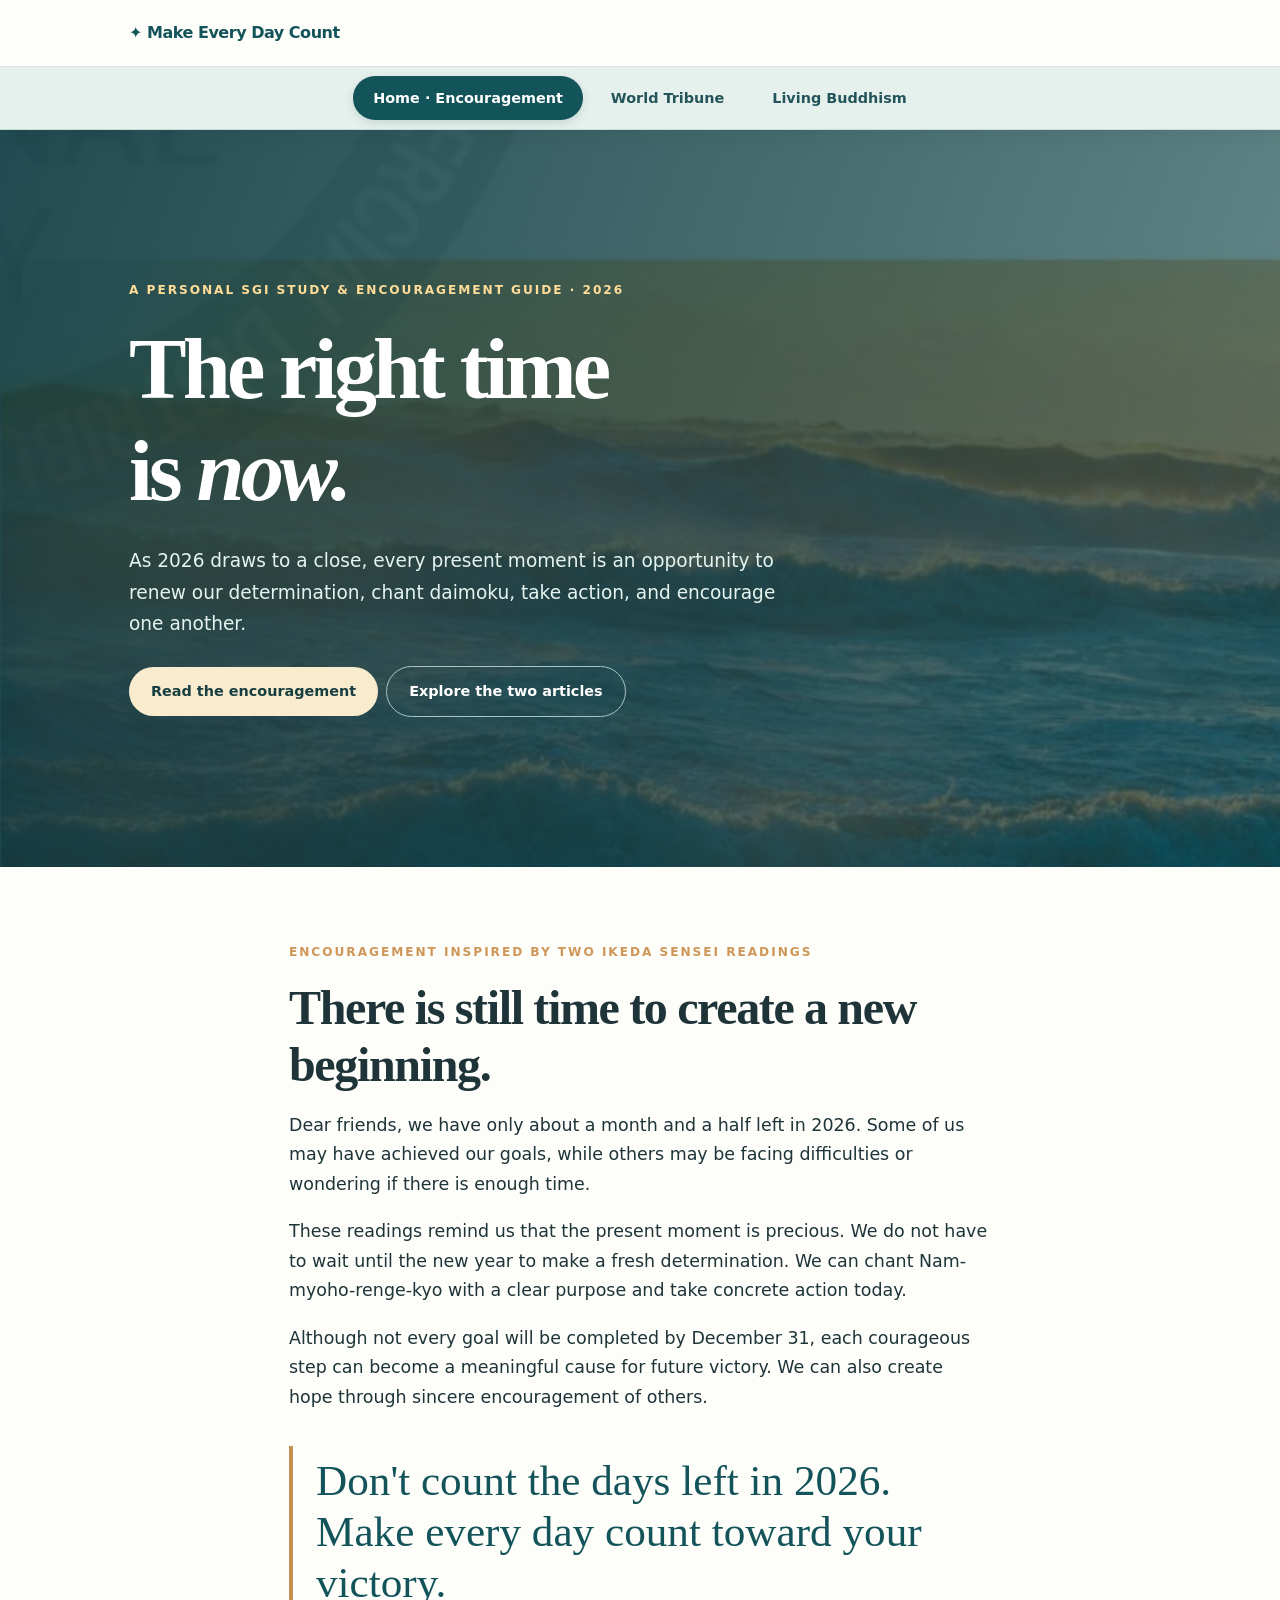
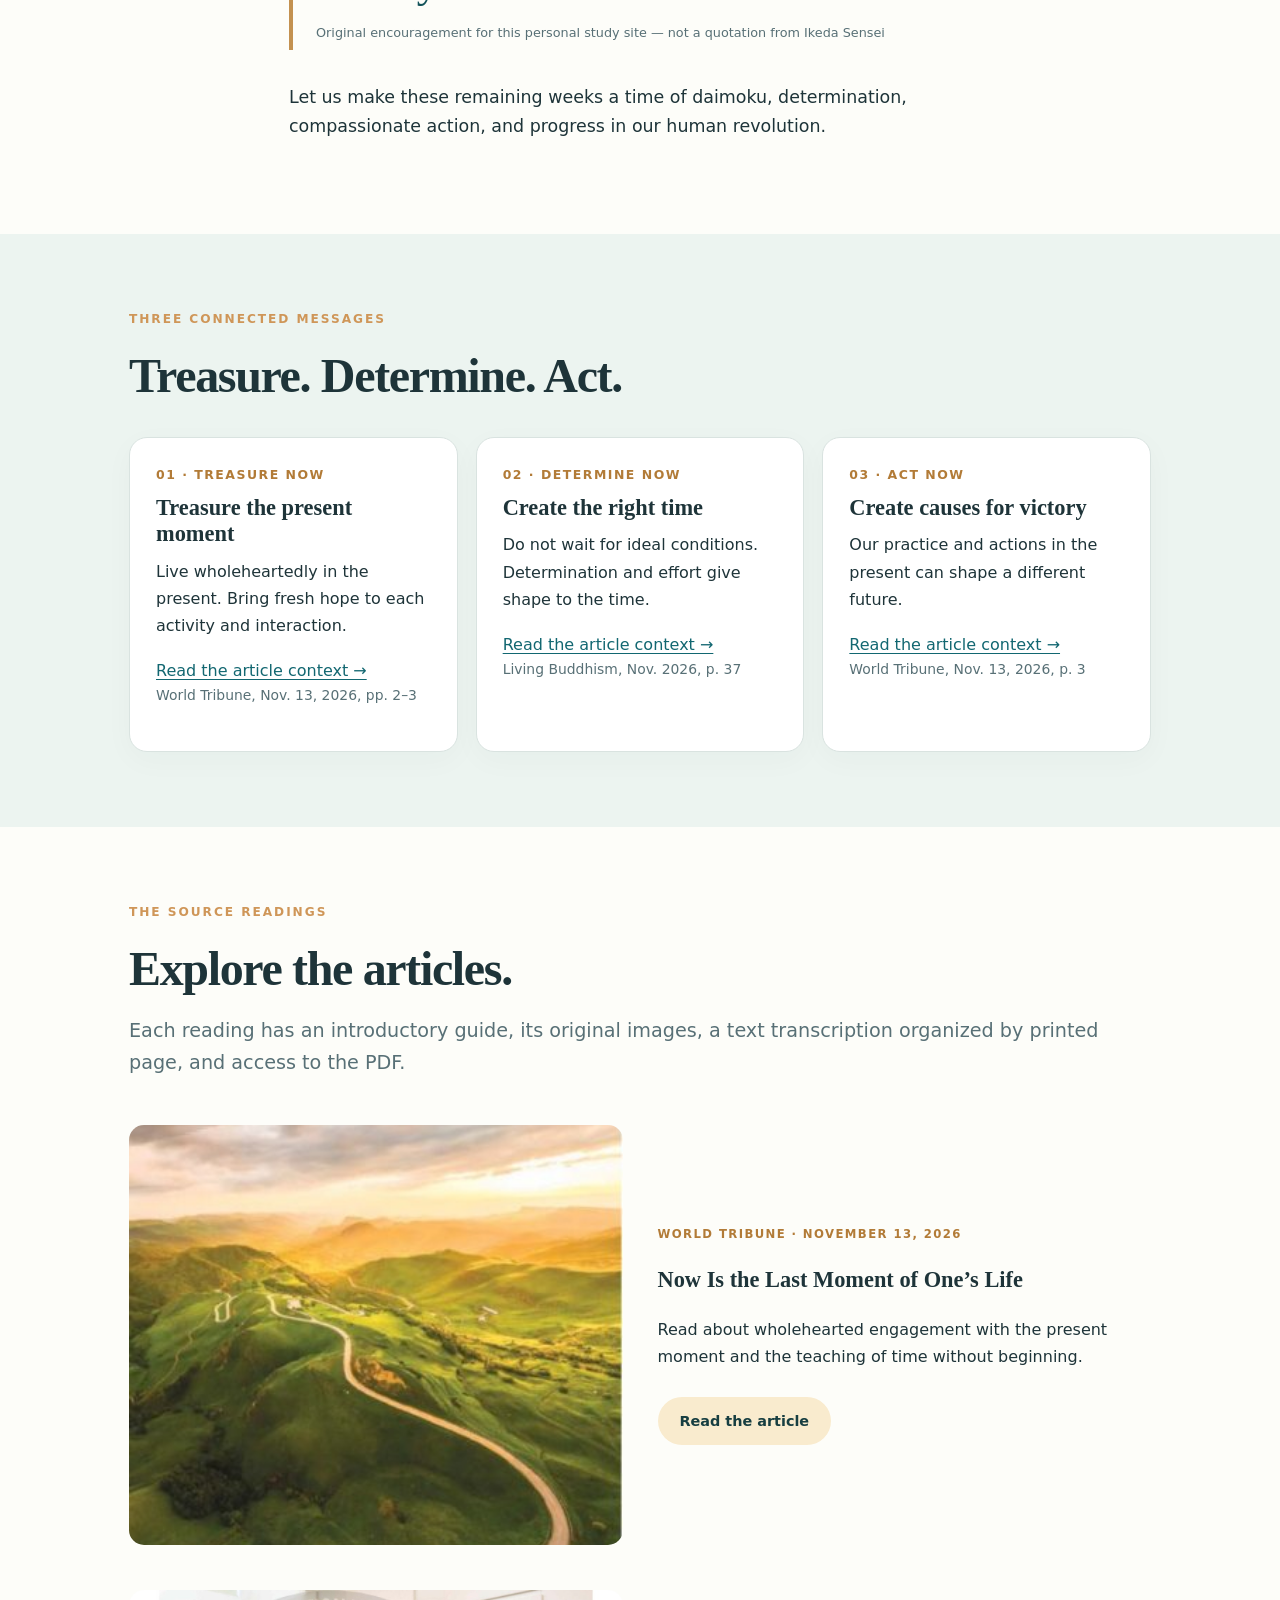
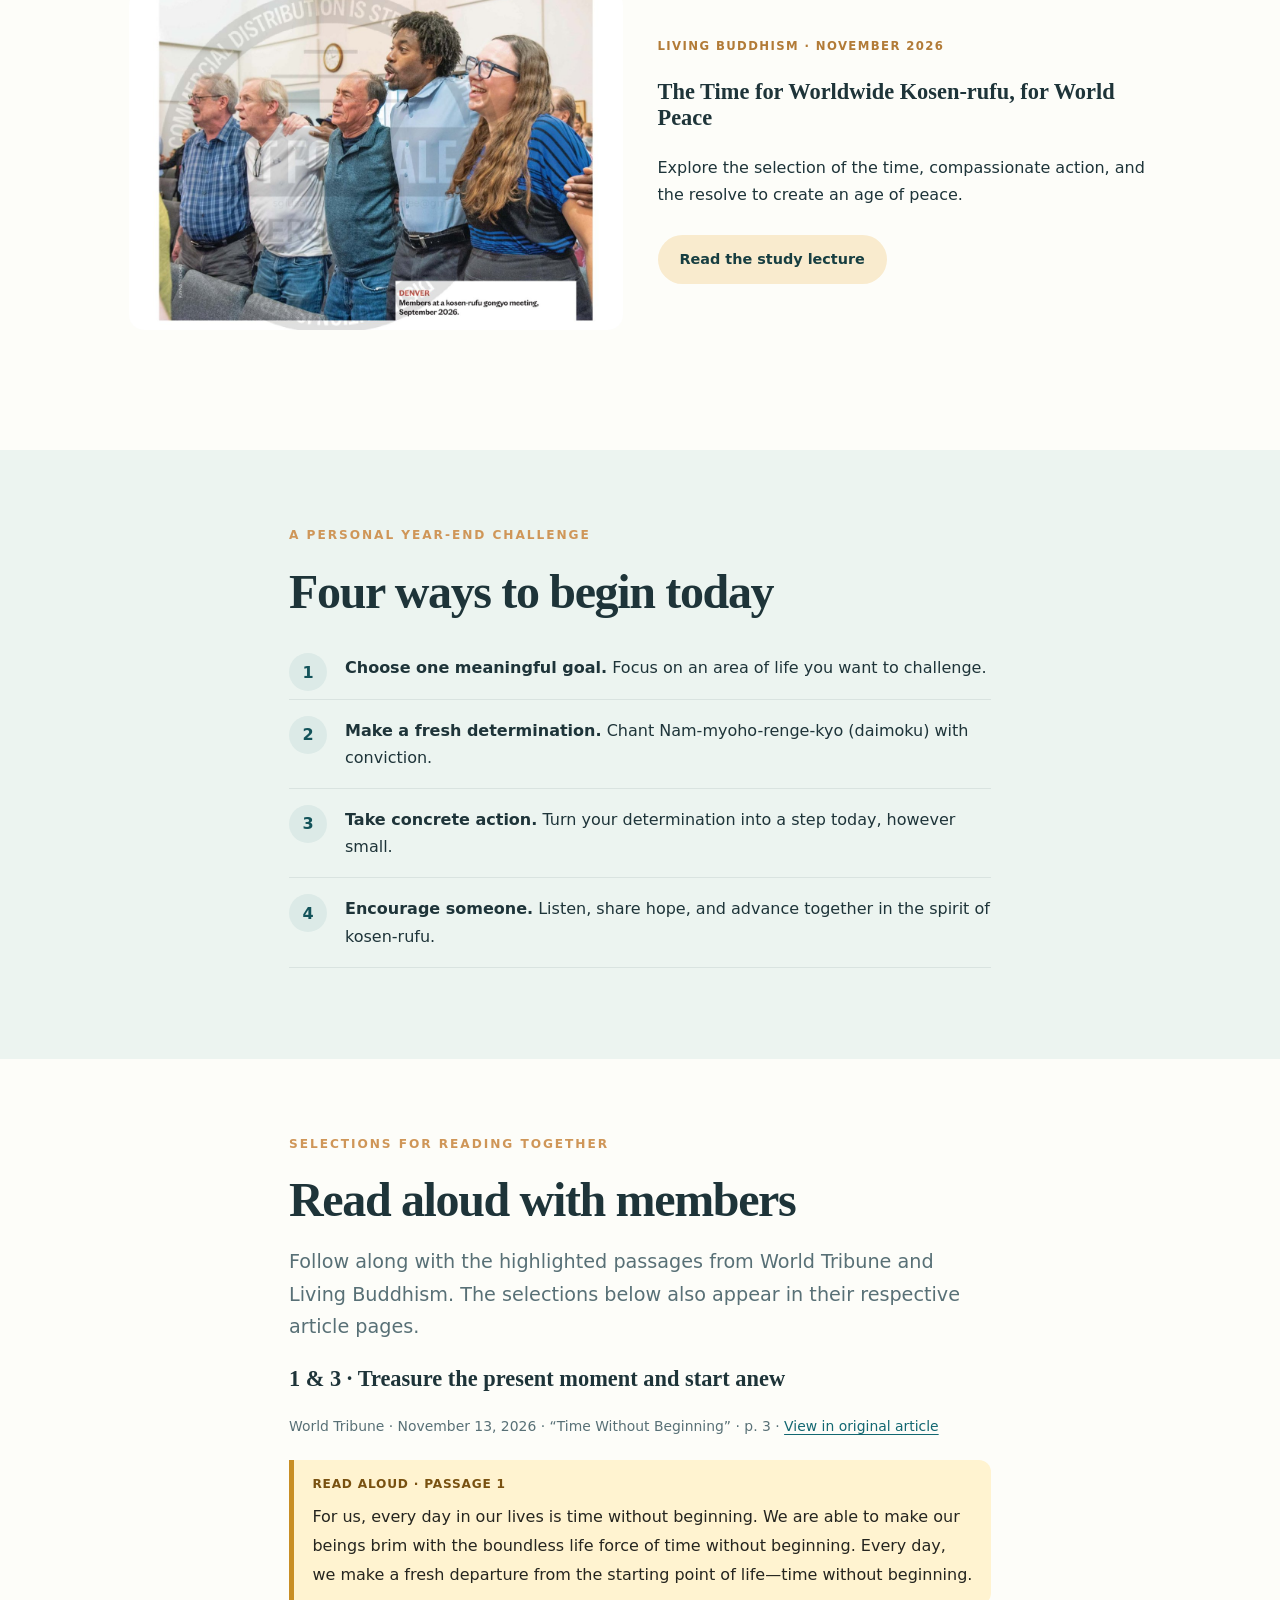
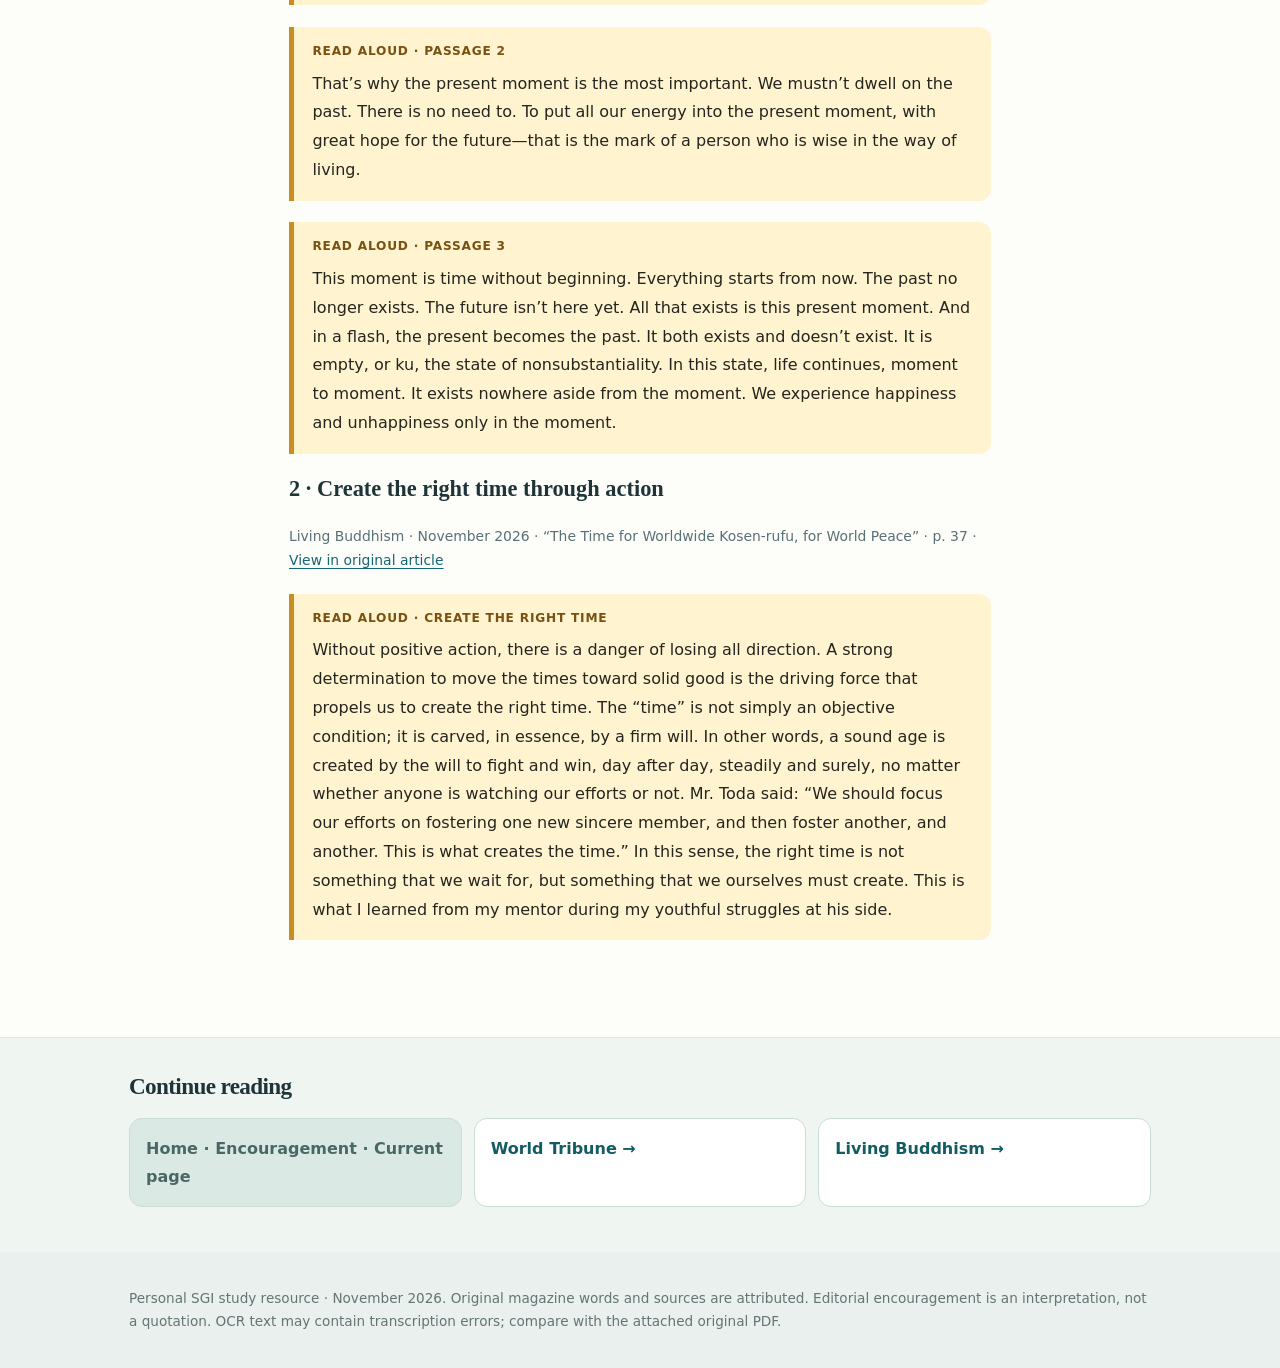
==== index.html @ f664f164 "EnocuragementMaterial" ====
<!DOCTYPE html>

<html lang="en"><head><meta charset="utf-8"/><meta content="width=device-width,initial-scale=1" name="viewport"/><meta content="#13535a" name="theme-color"/><meta content="Mobile reading and encouragement from SGI Nichiren Buddhist publications" name="description"/><title>Encouragement — Make Every Day Count</title><link href="assets/site.css" rel="stylesheet"/></head><body><header class="top"><div class="container bar"><a class="logo" href="index.html">✦ Make Every Day Count</a></div></header><nav aria-label="Navigate between the three pages" class="section-tabs"><a aria-current="page" href="index.html">Home · Encouragement</a><a href="tribune.html">World Tribune</a><a href="living.html">Living Buddhism</a></nav><section class="hero"><div class="container"><div class="kicker">A personal SGI study &amp; encouragement guide · 2026</div><h1>The right time<br/>is <em>now.</em></h1><p>As 2026 draws to a close, every present moment is an opportunity to renew our determination, chant daimoku, take action, and encourage one another.</p><a class="btn" href="#encourage">Read the encouragement</a><a class="btn outline" href="#articles">Explore the two articles</a></div></section>
<section class="section" id="encourage"><div class="container narrow"><div class="kicker">Encouragement inspired by two Ikeda Sensei readings</div><h2>There is still time to create a new beginning.</h2><div class="story"><p>Dear friends, we have only about a month and a half left in 2026. Some of us may have achieved our goals, while others may be facing difficulties or wondering if there is enough time.</p><p>These readings remind us that the present moment is precious. We do not have to wait until the new year to make a fresh determination. We can chant Nam-myoho-renge-kyo with a clear purpose and take concrete action today.</p><p>Although not every goal will be completed by December 31, each courageous step can become a meaningful cause for future victory. We can also create hope through sincere encouragement of others.</p><blockquote class="pull">Don't count the days left in 2026. Make every day count toward your victory.<span class="quotecredit">Original encouragement for this personal study site — not a quotation from Ikeda Sensei</span></blockquote><p>Let us make these remaining weeks a time of daimoku, determination, compassionate action, and progress in our human revolution.</p></div></div></section>
<section class="section muted"><div class="container"><div class="kicker">Three connected messages</div><h2>Treasure. Determine. Act.</h2><div class="grid"><article class="tile"><div class="num">01 · TREASURE NOW</div><h3>Treasure the present moment</h3><p>Live wholeheartedly in the present. Bring fresh hope to each activity and interaction.</p><a href="tribune.html#present">Read the article context →</a><p class="small">World Tribune, Nov. 13, 2026, pp. 2–3</p></article><article class="tile"><div class="num">02 · DETERMINE NOW</div><h3>Create the right time</h3><p>Do not wait for ideal conditions. Determination and effort give shape to the time.</p><a href="living.html#right-time">Read the article context →</a><p class="small">Living Buddhism, Nov. 2026, p. 37</p></article><article class="tile"><div class="num">03 · ACT NOW</div><h3>Create causes for victory</h3><p>Our practice and actions in the present can shape a different future.</p><a href="tribune.html#beginning">Read the article context →</a><p class="small">World Tribune, Nov. 13, 2026, p. 3</p></article></div></div></section>
<section class="section" id="articles"><div class="container"><div class="kicker">The source readings</div><h2>Explore the articles.</h2><p class="lead">Each reading has an introductory guide, its original images, a text transcription organized by printed page, and access to the PDF.</p><div class="feature"><img alt="Green winding hills under warm sunlight" class="photo" src="assets/landscape.jpg"/><div><div class="label">World Tribune · November 13, 2026</div><h3>Now Is the Last Moment of One’s Life</h3><p>Read about wholehearted engagement with the present moment and the teaching of time without beginning.</p><a class="btn" href="tribune.html">Read the article</a></div></div><div class="feature"><img alt="SGI members smiling together in a meeting photo" class="photo" src="assets/community-denver.jpg"/><div><div class="label">Living Buddhism · November 2026</div><h3>The Time for Worldwide Kosen-rufu, for World Peace</h3><p>Explore the selection of the time, compassionate action, and the resolve to create an age of peace.</p><a class="btn" href="living.html">Read the study lecture</a></div></div></div></section>
<section class="section muted"><div class="container narrow"><div class="kicker">A personal year-end challenge</div><h2>Four ways to begin today</h2><ol class="steps"><li><strong>Choose one meaningful goal.</strong> Focus on an area of life you want to challenge.</li><li><strong>Make a fresh determination.</strong> Chant Nam-myoho-renge-kyo (daimoku) with conviction.</li><li><strong>Take concrete action.</strong> Turn your determination into a step today, however small.</li><li><strong>Encourage someone.</strong> Listen, share hope, and advance together in the spirit of kosen-rufu.</li></ol></div></section><section class="section read-aloud-collection" id="group-read-aloud"><div class="container narrow"><div class="kicker">Selections for reading together</div><h2>Read aloud with members</h2><p class="lead">Follow along with the highlighted passages from World Tribune and Living Buddhism. The selections below also appear in their respective article pages.</p><h3>1 &amp; 3 · Treasure the present moment and start anew</h3><p class="small">World Tribune · November 13, 2026 · “Time Without Beginning” · p. 3 · <a href="tribune.html#beginning">View in original article</a></p><p class="read-aloud-highlight"><span class="read-aloud-label">Read aloud · Passage 1</span>For us, every day in our lives is time without beginning. We are able to make our beings brim with the boundless life force of time without beginning. Every day, we make a fresh departure from the starting point of life—time without beginning.</p><p class="read-aloud-highlight"><span class="read-aloud-label">Read aloud · Passage 2</span>That’s why the present moment is the most important. We mustn’t dwell on the past. There is no need to. To put all our energy into the present moment, with great hope for the future—that is the mark of a person who is wise in the way of living.</p><p class="read-aloud-highlight"><span class="read-aloud-label">Read aloud · Passage 3</span>This moment is time without beginning. Everything starts from now. The past no longer exists. The future isn’t here yet. All that exists is this present moment. And in a flash, the present becomes the past. It both exists and doesn’t exist. It is empty, or ku, the state of nonsubstantiality. In this state, life continues, moment to moment. It exists nowhere aside from the moment. We experience happiness and unhappiness only in the moment.</p><h3>2 · Create the right time through action</h3><p class="small">Living Buddhism · November 2026 · “The Time for Worldwide Kosen-rufu, for World Peace” · p. 37 · <a href="living.html#read-aloud-right-time">View in original article</a></p><p class="read-aloud-highlight" id="read-aloud-right-time"><span class="read-aloud-label">Read aloud · Create the right time</span>Without positive action, there is a danger of losing all direction. A strong determination to move the times toward solid good is the driving force that propels us to create the right time. The “time” is not simply an objective condition; it is carved, in essence, by a firm will. In other words, a sound age is created by the will to fight and win, day after day, steadily and surely, no matter whether anyone is watching our efforts or not. Mr. Toda said: “We should focus our efforts on fostering one new sincere member, and then foster another, and another. This is what creates the time.” In this sense, the right time is not something that we wait for, but something that we ourselves must create. This is what I learned from my mentor during my youthful struggles at his side.</p></div></section><nav aria-label="Continue to another section" class="bottom-navigation"><div class="container"><h2>Continue reading</h2><div class="page-links"><a aria-current="page" href="index.html">Home · Encouragement · Current page</a><a href="tribune.html">World Tribune →</a><a href="living.html">Living Buddhism →</a></div></div></nav><footer><div class="container">Personal SGI study resource · November 2026. Original magazine words and sources are attributed. Editorial encouragement is an interpretation, not a quotation. OCR text may contain transcription errors; compare with the attached original PDF.</div></footer></body></html>
---- assets/site.css ----
:root{--ink:#1e3439;--secondary:#587076;--teal:#13535a;--sand:#f4f0e8;--sky:#dbe9e5;--line:#d9e3e0;--gold:#b27b37}*{box-sizing:border-box}html{scroll-behavior:smooth}body{margin:0;background:#fdfdf9;color:var(--ink);font-family:system-ui,-apple-system,Segoe UI,sans-serif;line-height:1.7}a{color:#126771;text-underline-offset:3px}h1,h2,h3,blockquote{font-family:Georgia,'Times New Roman',serif;line-height:1.18}h1{font-size:clamp(2.45rem,7vw,5.4rem);letter-spacing:-.045em;margin:0 0 22px}h2{font-size:clamp(1.85rem,4vw,3rem);letter-spacing:-.028em;margin:0 0 17px}h3{font-size:1.4rem}p{margin:0 0 1.1rem}.container{max-width:1070px;margin:auto;padding:0 24px}.narrow{max-width:750px}.top{position:sticky;top:0;z-index:10;background:rgba(253,253,249,.96);border-bottom:1px solid var(--line);backdrop-filter:blur(16px)}.bar{min-height:66px;display:flex;align-items:center;justify-content:space-between;gap:15px}.logo{color:var(--teal);font-weight:760;text-decoration:none;letter-spacing:-.03em}.nav{display:flex;gap:19px;flex-wrap:wrap}.nav a{font-size:.86rem;text-decoration:none;font-weight:650;color:#38575b}.hero{background:linear-gradient(110deg,rgba(9,55,63,.90),rgba(10,65,66,.61)),url('ocean.jpg') center/cover;color:white;padding:clamp(76px,13vw,150px) 0}.hero p{font-size:1.16rem;max-width:650px;color:#e5f4ef}.kicker{text-transform:uppercase;font-size:.76rem;letter-spacing:.16em;font-weight:800;color:#cf9658;margin-bottom:18px}.hero .kicker{color:#ffdc98}.btn{display:inline-flex;text-decoration:none;border-radius:50px;padding:12px 22px;background:#f9ebce;color:#173e41;font-size:.9rem;font-weight:750;margin:9px 8px 0 0}.btn.outline{background:transparent;color:inherit;border:1px solid #a9c4c5}.section{padding:75px 0}.section.muted{background:#ecf4f0}.lead{font-size:1.2rem;color:var(--secondary)}.grid{display:grid;grid-template-columns:repeat(3,1fr);gap:18px;margin-top:32px}.tile{border:1px solid var(--line);border-radius:18px;background:white;padding:26px;box-shadow:0 8px 30px #164e4f08}.tile h3{margin:10px 0}.num{font-weight:800;color:var(--gold);letter-spacing:.12em;font-size:.78rem}.small{font-size:.87rem;color:var(--secondary)}.rule{height:1px;background:var(--line);margin:27px 0}.story{max-width:740px;margin:auto}.story p{font-size:1.09rem}.pull{font-size:clamp(1.6rem,4vw,2.7rem);padding:10px 0 10px 23px;border-left:4px solid #c39150;color:var(--teal);margin:33px 0}.quotecredit{font:normal .8rem system-ui;color:var(--secondary);display:block;margin-top:16px}.photo{width:100%;display:block;object-fit:cover;border-radius:15px}.feature{display:grid;grid-template-columns:1fr 1fr;gap:35px;align-items:center;margin:45px 0}.feature img{max-height:420px}.source{border-radius:12px;background:#f0f5f1;padding:16px 20px;font-size:.88rem;color:#3a5858;margin:25px 0}.source a{font-weight:700}.label{font-size:.73rem;text-transform:uppercase;letter-spacing:.12em;color:var(--gold);font-weight:850}.reading{max-width:820px;margin:auto}.reader-section{border-top:1px solid var(--line);padding:48px 0}.reader-section h2{font-size:2rem}.reader-section h3{margin-bottom:11px}.ocr{max-width:700px}.ocr p{font-family:Georgia,serif;font-size:1.11rem;line-height:1.8;margin-bottom:1.2em}.ocr-note{border-left:3px solid #bd9048;background:#fff7e9;color:#5a553d;padding:14px 18px;font-size:.87rem;margin:20px 0}.pagepreview{display:block;max-width:560px;width:100%;margin:18px auto;border:1px solid #ddd;box-shadow:0 10px 35px #0001}.readinglinks{display:flex;flex-wrap:wrap;gap:9px;margin:16px 0}.readinglinks a{padding:6px 12px;border:1px solid var(--line);border-radius:25px;font-size:.82rem;text-decoration:none;background:white}.callout{border-radius:20px;background:#e4f0ea;padding:32px;margin:40px 0}.callout p:last-child{margin-bottom:0}.steps{counter-reset:task;list-style:none;padding:0}.steps li{counter-increment:task;position:relative;padding:17px 0 17px 56px;border-bottom:1px solid var(--line)}.steps li:before{content:counter(task);position:absolute;left:0;top:16px;background:#dceae7;color:var(--teal);border-radius:50%;width:38px;height:38px;display:grid;place-items:center;font-weight:800}footer{padding:35px 0;color:#637574;background:#e9f0ed;font-size:.85rem}details{border:1px solid var(--line);border-radius:12px;margin:16px 0;padding:12px 17px;background:white}summary{cursor:pointer;font-weight:750}figure{margin:26px 0}figcaption{font-size:.82rem;color:var(--secondary);margin-top:8px}::selection{background:#c5ded8}@media(max-width:720px){.nav{gap:12px}.nav a{font-size:.75rem}.bar{align-items:flex-start;padding:12px 24px;flex-direction:column;gap:6px}.hero{padding:76px 0}.section{padding:48px 0}.grid,.feature{grid-template-columns:1fr}.feature{gap:12px}.tile{padding:22px}.container{padding:0 19px}.reader-section{padding:32px 0}.ocr p{font-size:1.07rem}.pull{font-size:1.65rem}}

/* Shared cross-page navigation */
.section-tabs{position:sticky;top:66px;z-index:9;display:flex;align-items:stretch;justify-content:center;gap:8px;padding:9px 16px;background:#e6f1ed;border-bottom:1px solid #cadcd6;box-shadow:0 6px 16px #073a3412;overflow-x:auto;scrollbar-width:thin}
.section-tabs a{flex:0 1 auto;min-height:42px;display:flex;align-items:center;justify-content:center;padding:9px 19px;border-radius:30px;text-decoration:none;font-size:.9rem;font-weight:750;white-space:nowrap;color:#23555a;border:1px solid transparent}
.section-tabs a:hover,.section-tabs a:focus-visible{background:#fff;border-color:#bbd5cf}
.section-tabs a[aria-current=page]{background:#13535a;color:white;box-shadow:0 3px 10px #07413b25}
.bottom-navigation{background:#eff5f1;padding:35px 0 45px;border-top:1px solid var(--line)}
.bottom-navigation h2{font-size:1.45rem;margin:0 0 18px}
.page-links{display:grid;grid-template-columns:repeat(3,minmax(0,1fr));gap:12px}
.page-links a{border:1px solid #c9ddd6;background:white;border-radius:13px;padding:16px;text-decoration:none;font-weight:750;color:#145c63}
.page-links a[aria-current=page]{background:#dbe9e4;color:#496865}
section[id],div[id],article[id]{scroll-margin-top:155px}
@media(max-width:720px){.section-tabs{top:70px;justify-content:flex-start;padding:8px 12px;gap:5px}.section-tabs a{font-size:.78rem;padding:8px 12px;min-height:40px}.page-links{grid-template-columns:1fr}.bottom-navigation{padding:25px 0 34px}section[id],div[id],article[id]{scroll-margin-top:178px}}

.verified-source{border-left:4px solid #3b806f;padding:12px 16px;background:#e4f3eb;margin:26px 0;color:#245d50;font-size:.9rem}.reading-quote{border-left:4px solid #bd9048;margin:20px 0 28px;padding:12px 20px;background:#fff8e9;font:italic 1.13rem/1.7 Georgia,serif}.transcription-source{font-style:italic;color:#536b6b;font-size:.99rem!important}

#reading .reader-section {scroll-margin-top:100px} #reading .reader-section .ocr p {max-width:75ch;line-height:1.75;margin:0 0 1.1em;overflow-wrap:break-word} #reading .reader-section figure {margin:25px 0} #reading .reader-section figure img {max-width:100%;width:100%;max-height:460px;object-fit:cover;border-radius:12px} #reading .source-note {font-size:.91rem;color:#586b72} #reading .ocr-note {background:#f2f6f5;border-left:3px solid #3b806f;padding:12px 16px}
/* Editorial footnote for the Buddhist concept of kuon */
.footnote-marker {font-size:.52em;vertical-align:super;margin-left:.12em;}
.footnote-marker a {color:#12646a;text-decoration:none;}
.kuon-footnote {margin:1rem 0 1.5rem;padding:1rem 1.15rem;border-left:3px solid #16737a;border-radius:0 .6rem .6rem 0;background:#eef6f5;font-size:.95rem;line-height:1.65;color:#233a3d;}
.kuon-footnote strong {display:block;margin-bottom:.4rem;}
.footnote-citation {display:block;margin-top:.6rem;font-size:.85rem;color:#426064;}
.kuon-footnote a {text-decoration:underline;text-underline-offset:2px;}

/* The World Tribune reader groups content by article, not printed page. */
#reading .reader-section {scroll-margin-top:125px}
#reading .reader-section .label {margin-bottom:10px}

/* Highlighted selections for shared read-aloud during meetings */
.read-aloud-highlight { background: #fff3d0; border-left: 5px solid #c88e24; border-radius: 0 12px 12px 0; padding: 1rem 1.15rem; margin: 1.35rem 0; color: #25251f; line-height: 1.8; break-inside: avoid; overflow-wrap: anywhere; }
.read-aloud-label { display: block; color: #795111; font: 700 .76rem/1.4 system-ui, sans-serif; text-transform: uppercase; letter-spacing: .065em; margin: 0 0 .6rem; }
.selected-quote { background: #fff8e6; border-left: 4px solid #c88e24; padding: 1rem 1.15rem; border-radius: 0 10px 10px 0; }
@media (max-width: 600px) { .read-aloud-highlight { padding: .85rem 1rem; margin: 1.1rem 0; } }
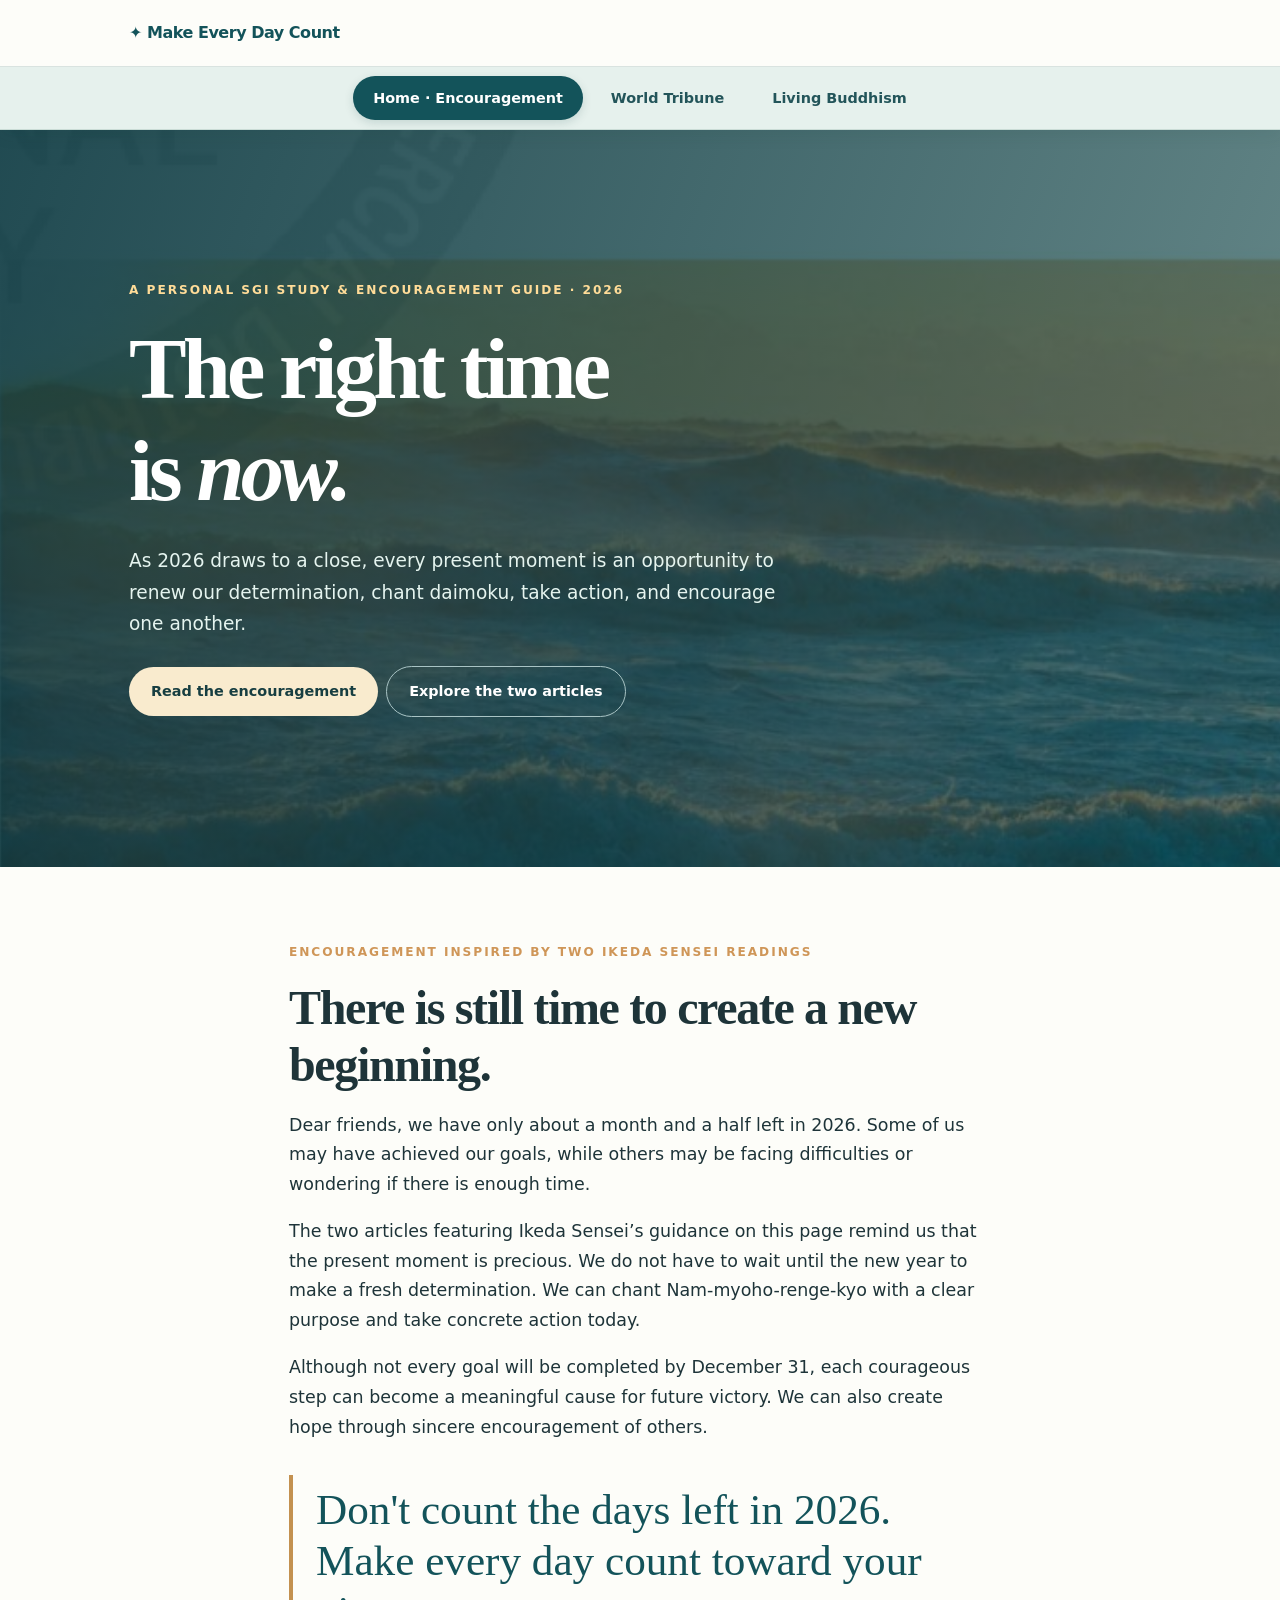
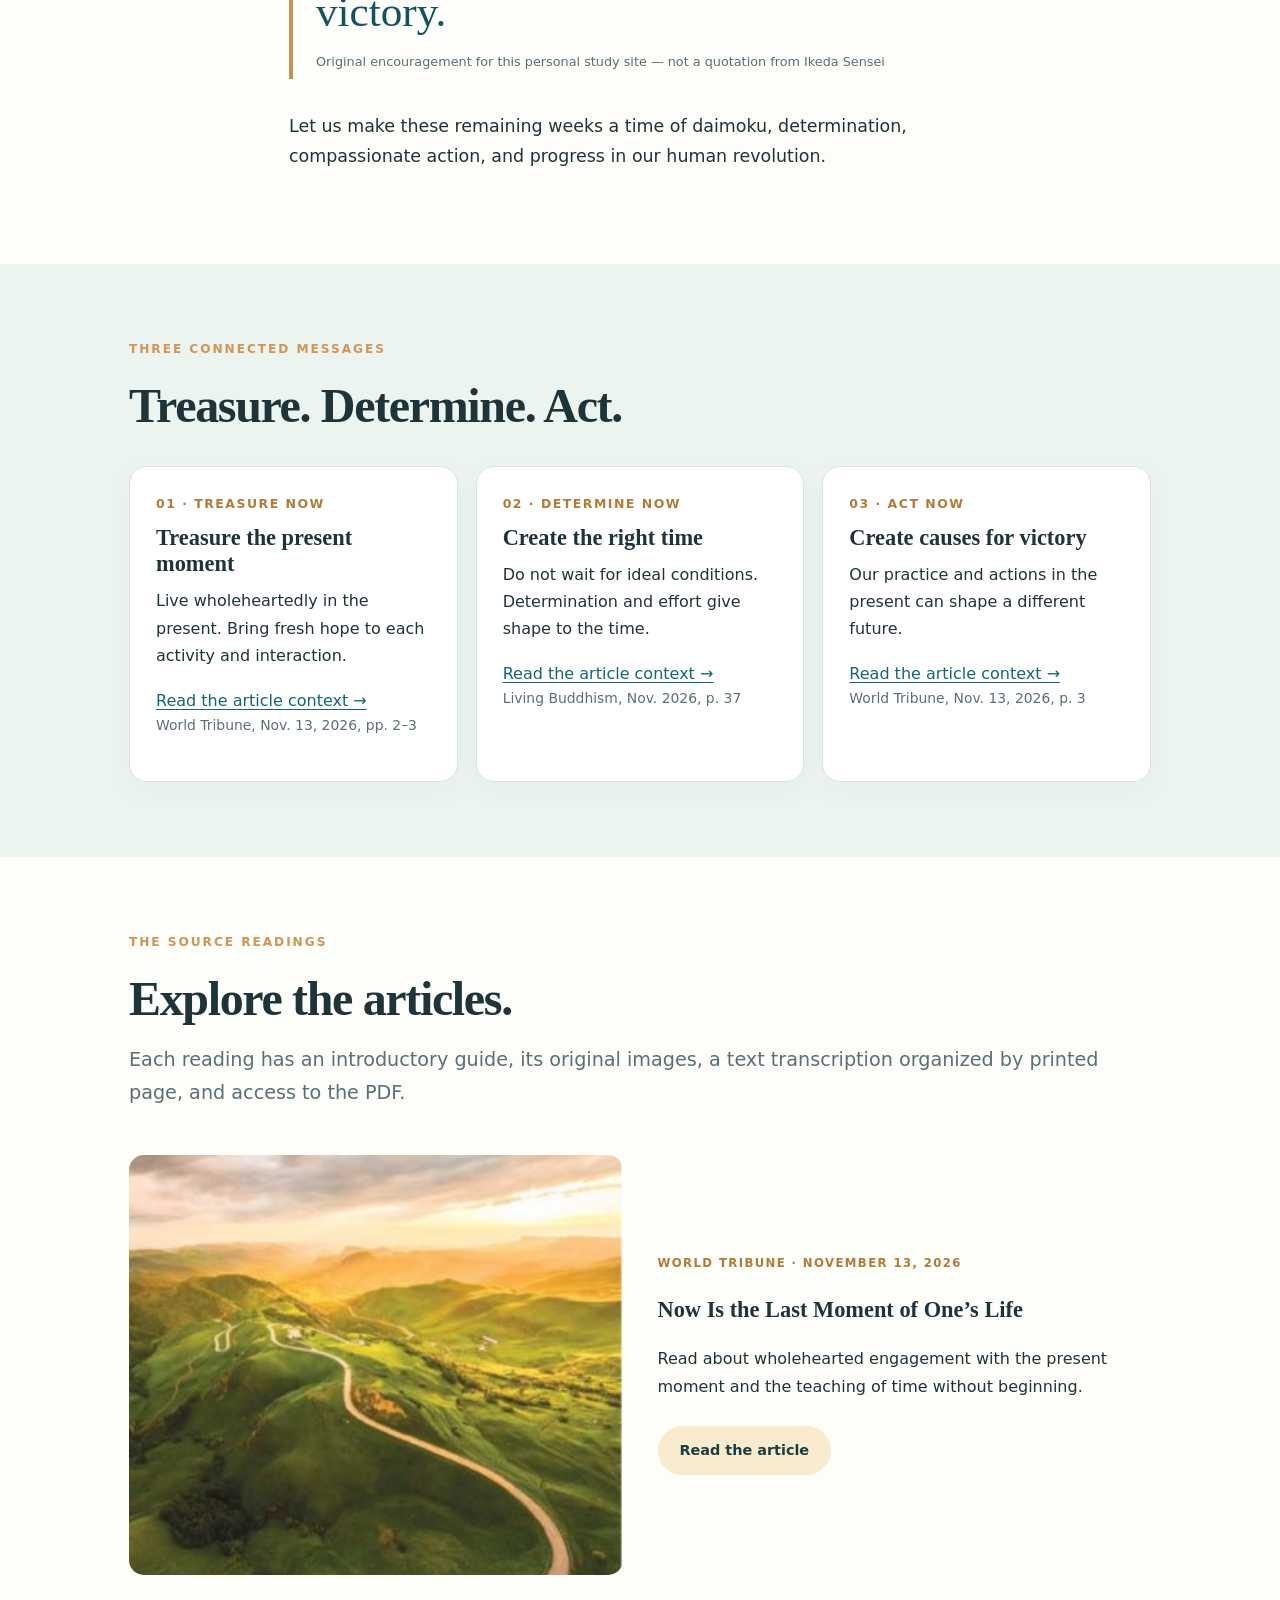
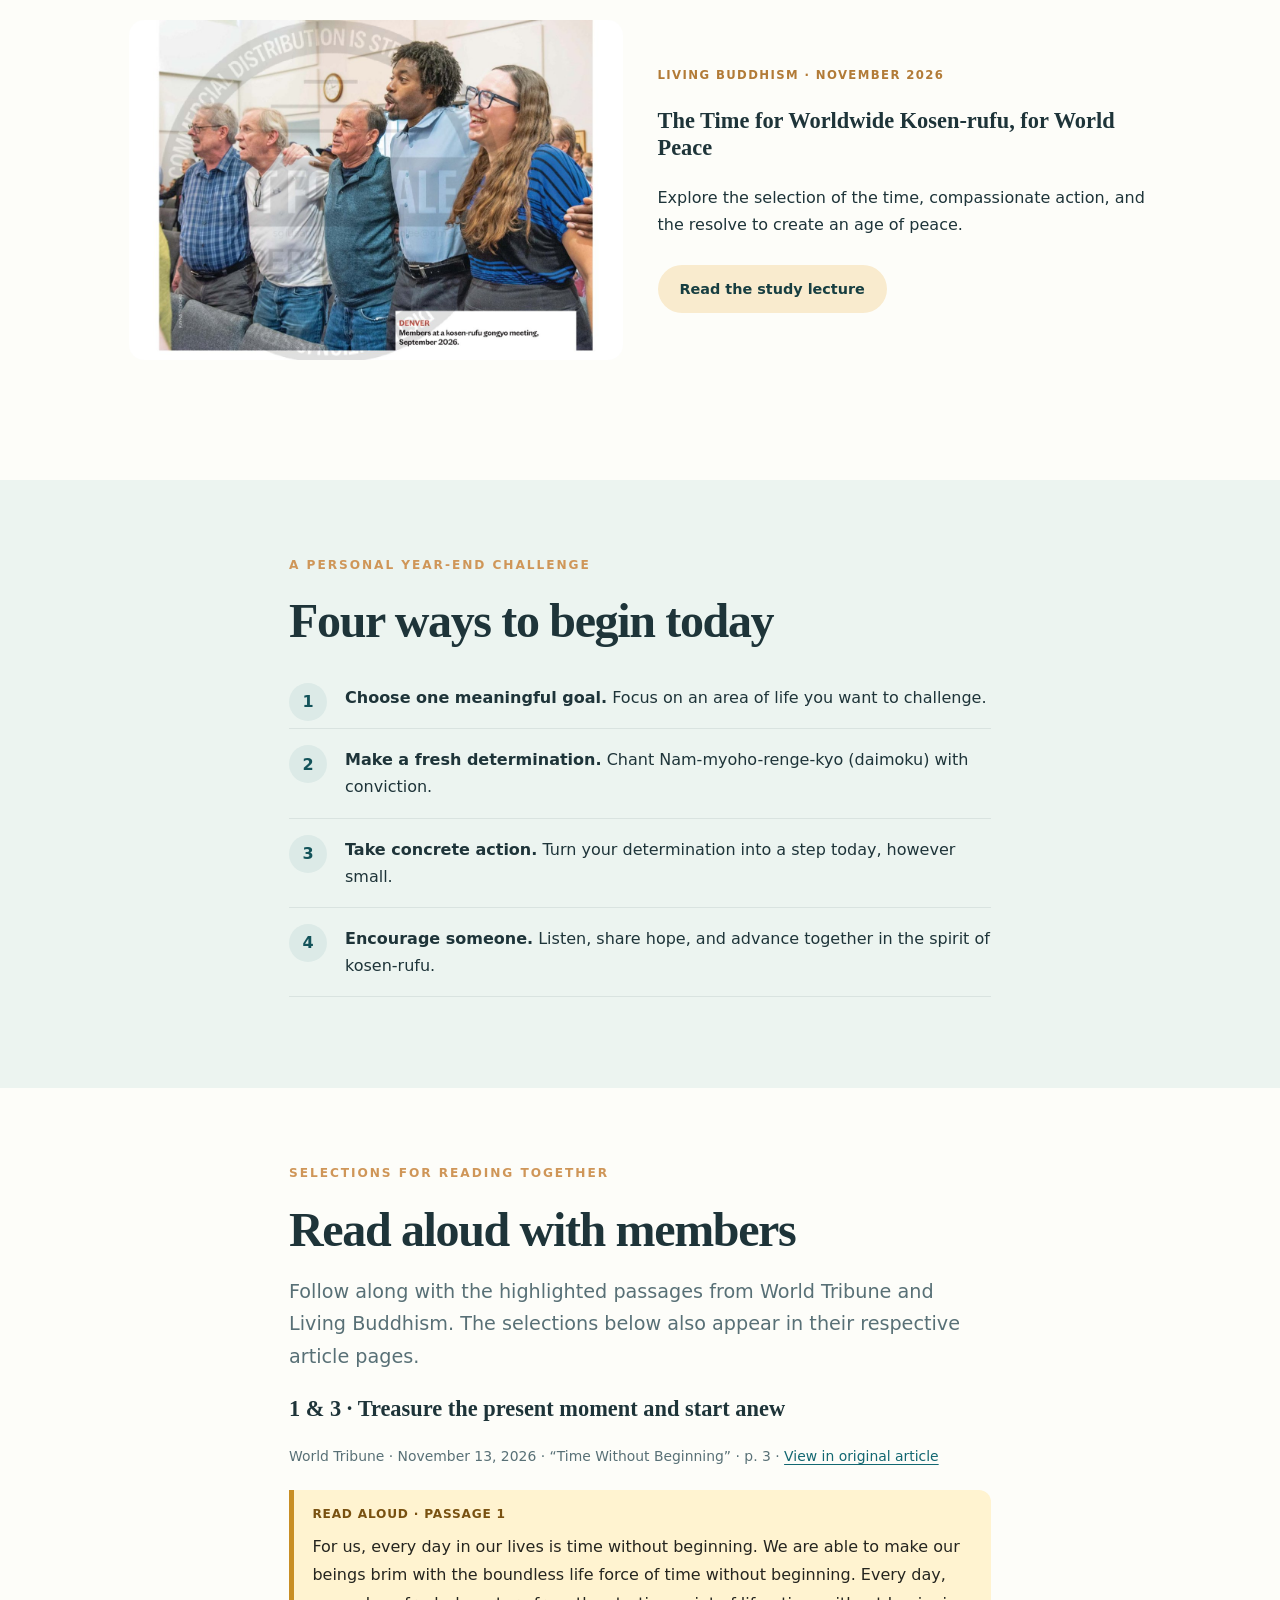
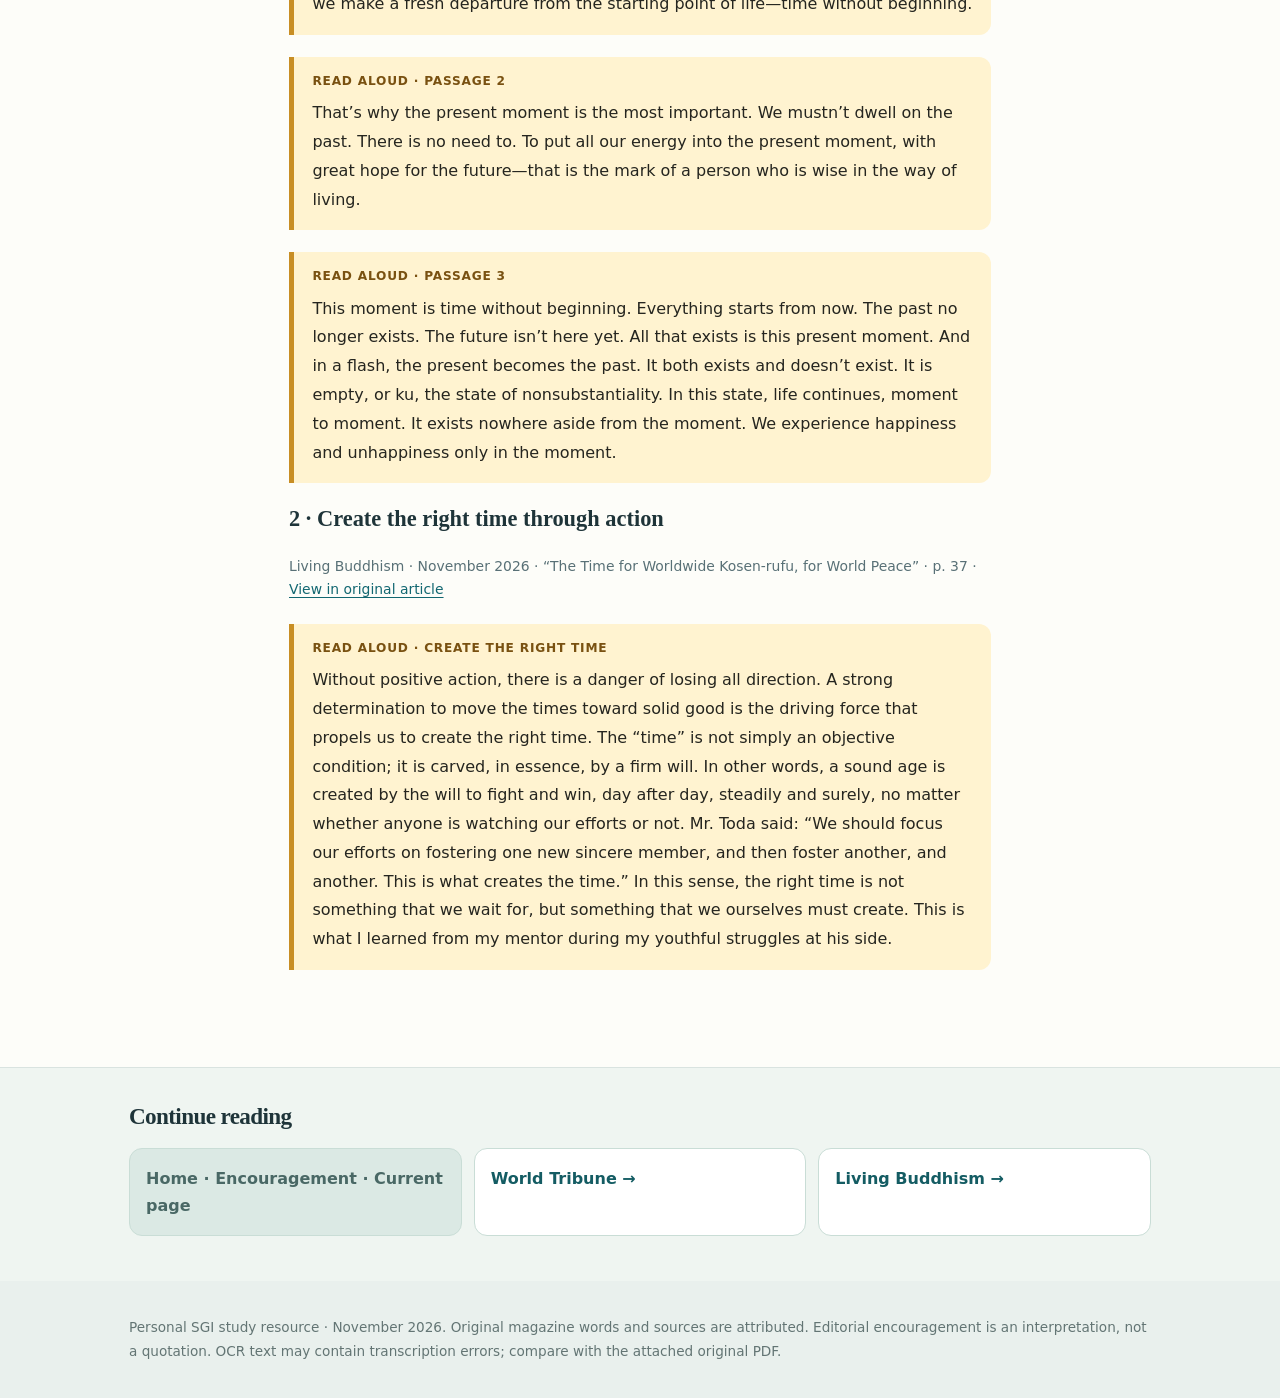
==== commit 9bade5a3: "Index.html Ver2" ====
--- a/index.html
+++ b/index.html
@@ -1,7 +1,7 @@
 <!DOCTYPE html>
 
 <html lang="en"><head><meta charset="utf-8"/><meta content="width=device-width,initial-scale=1" name="viewport"/><meta content="#13535a" name="theme-color"/><meta content="Mobile reading and encouragement from SGI Nichiren Buddhist publications" name="description"/><title>Encouragement — Make Every Day Count</title><link href="assets/site.css" rel="stylesheet"/></head><body><header class="top"><div class="container bar"><a class="logo" href="index.html">✦ Make Every Day Count</a></div></header><nav aria-label="Navigate between the three pages" class="section-tabs"><a aria-current="page" href="index.html">Home · Encouragement</a><a href="tribune.html">World Tribune</a><a href="living.html">Living Buddhism</a></nav><section class="hero"><div class="container"><div class="kicker">A personal SGI study &amp; encouragement guide · 2026</div><h1>The right time<br/>is <em>now.</em></h1><p>As 2026 draws to a close, every present moment is an opportunity to renew our determination, chant daimoku, take action, and encourage one another.</p><a class="btn" href="#encourage">Read the encouragement</a><a class="btn outline" href="#articles">Explore the two articles</a></div></section>
-<section class="section" id="encourage"><div class="container narrow"><div class="kicker">Encouragement inspired by two Ikeda Sensei readings</div><h2>There is still time to create a new beginning.</h2><div class="story"><p>Dear friends, we have only about a month and a half left in 2026. Some of us may have achieved our goals, while others may be facing difficulties or wondering if there is enough time.</p><p>These readings remind us that the present moment is precious. We do not have to wait until the new year to make a fresh determination. We can chant Nam-myoho-renge-kyo with a clear purpose and take concrete action today.</p><p>Although not every goal will be completed by December 31, each courageous step can become a meaningful cause for future victory. We can also create hope through sincere encouragement of others.</p><blockquote class="pull">Don't count the days left in 2026. Make every day count toward your victory.<span class="quotecredit">Original encouragement for this personal study site — not a quotation from Ikeda Sensei</span></blockquote><p>Let us make these remaining weeks a time of daimoku, determination, compassionate action, and progress in our human revolution.</p></div></div></section>
+<section class="section" id="encourage"><div class="container narrow"><div class="kicker">Encouragement inspired by two Ikeda Sensei readings</div><h2>There is still time to create a new beginning.</h2><div class="story"><p>Dear friends, we have only about a month and a half left in 2026. Some of us may have achieved our goals, while others may be facing difficulties or wondering if there is enough time.</p><p>The two articles featuring Ikeda Sensei’s guidance on this page remind us that the present moment is precious. We do not have to wait until the new year to make a fresh determination. We can chant Nam-myoho-renge-kyo with a clear purpose and take concrete action today.</p><p>Although not every goal will be completed by December 31, each courageous step can become a meaningful cause for future victory. We can also create hope through sincere encouragement of others.</p><blockquote class="pull">Don't count the days left in 2026. Make every day count toward your victory.<span class="quotecredit">Original encouragement for this personal study site — not a quotation from Ikeda Sensei</span></blockquote><p>Let us make these remaining weeks a time of daimoku, determination, compassionate action, and progress in our human revolution.</p></div></div></section>
 <section class="section muted"><div class="container"><div class="kicker">Three connected messages</div><h2>Treasure. Determine. Act.</h2><div class="grid"><article class="tile"><div class="num">01 · TREASURE NOW</div><h3>Treasure the present moment</h3><p>Live wholeheartedly in the present. Bring fresh hope to each activity and interaction.</p><a href="tribune.html#present">Read the article context →</a><p class="small">World Tribune, Nov. 13, 2026, pp. 2–3</p></article><article class="tile"><div class="num">02 · DETERMINE NOW</div><h3>Create the right time</h3><p>Do not wait for ideal conditions. Determination and effort give shape to the time.</p><a href="living.html#right-time">Read the article context →</a><p class="small">Living Buddhism, Nov. 2026, p. 37</p></article><article class="tile"><div class="num">03 · ACT NOW</div><h3>Create causes for victory</h3><p>Our practice and actions in the present can shape a different future.</p><a href="tribune.html#beginning">Read the article context →</a><p class="small">World Tribune, Nov. 13, 2026, p. 3</p></article></div></div></section>
 <section class="section" id="articles"><div class="container"><div class="kicker">The source readings</div><h2>Explore the articles.</h2><p class="lead">Each reading has an introductory guide, its original images, a text transcription organized by printed page, and access to the PDF.</p><div class="feature"><img alt="Green winding hills under warm sunlight" class="photo" src="assets/landscape.jpg"/><div><div class="label">World Tribune · November 13, 2026</div><h3>Now Is the Last Moment of One’s Life</h3><p>Read about wholehearted engagement with the present moment and the teaching of time without beginning.</p><a class="btn" href="tribune.html">Read the article</a></div></div><div class="feature"><img alt="SGI members smiling together in a meeting photo" class="photo" src="assets/community-denver.jpg"/><div><div class="label">Living Buddhism · November 2026</div><h3>The Time for Worldwide Kosen-rufu, for World Peace</h3><p>Explore the selection of the time, compassionate action, and the resolve to create an age of peace.</p><a class="btn" href="living.html">Read the study lecture</a></div></div></div></section>
 <section class="section muted"><div class="container narrow"><div class="kicker">A personal year-end challenge</div><h2>Four ways to begin today</h2><ol class="steps"><li><strong>Choose one meaningful goal.</strong> Focus on an area of life you want to challenge.</li><li><strong>Make a fresh determination.</strong> Chant Nam-myoho-renge-kyo (daimoku) with conviction.</li><li><strong>Take concrete action.</strong> Turn your determination into a step today, however small.</li><li><strong>Encourage someone.</strong> Listen, share hope, and advance together in the spirit of kosen-rufu.</li></ol></div></section><section class="section read-aloud-collection" id="group-read-aloud"><div class="container narrow"><div class="kicker">Selections for reading together</div><h2>Read aloud with members</h2><p class="lead">Follow along with the highlighted passages from World Tribune and Living Buddhism. The selections below also appear in their respective article pages.</p><h3>1 &amp; 3 · Treasure the present moment and start anew</h3><p class="small">World Tribune · November 13, 2026 · “Time Without Beginning” · p. 3 · <a href="tribune.html#beginning">View in original article</a></p><p class="read-aloud-highlight"><span class="read-aloud-label">Read aloud · Passage 1</span>For us, every day in our lives is time without beginning. We are able to make our beings brim with the boundless life force of time without beginning. Every day, we make a fresh departure from the starting point of life—time without beginning.</p><p class="read-aloud-highlight"><span class="read-aloud-label">Read aloud · Passage 2</span>That’s why the present moment is the most important. We mustn’t dwell on the past. There is no need to. To put all our energy into the present moment, with great hope for the future—that is the mark of a person who is wise in the way of living.</p><p class="read-aloud-highlight"><span class="read-aloud-label">Read aloud · Passage 3</span>This moment is time without beginning. Everything starts from now. The past no longer exists. The future isn’t here yet. All that exists is this present moment. And in a flash, the present becomes the past. It both exists and doesn’t exist. It is empty, or ku, the state of nonsubstantiality. In this state, life continues, moment to moment. It exists nowhere aside from the moment. We experience happiness and unhappiness only in the moment.</p><h3>2 · Create the right time through action</h3><p class="small">Living Buddhism · November 2026 · “The Time for Worldwide Kosen-rufu, for World Peace” · p. 37 · <a href="living.html#read-aloud-right-time">View in original article</a></p><p class="read-aloud-highlight" id="read-aloud-right-time"><span class="read-aloud-label">Read aloud · Create the right time</span>Without positive action, there is a danger of losing all direction. A strong determination to move the times toward solid good is the driving force that propels us to create the right time. The “time” is not simply an objective condition; it is carved, in essence, by a firm will. In other words, a sound age is created by the will to fight and win, day after day, steadily and surely, no matter whether anyone is watching our efforts or not. Mr. Toda said: “We should focus our efforts on fostering one new sincere member, and then foster another, and another. This is what creates the time.” In this sense, the right time is not something that we wait for, but something that we ourselves must create. This is what I learned from my mentor during my youthful struggles at his side.</p></div></section><nav aria-label="Continue to another section" class="bottom-navigation"><div class="container"><h2>Continue reading</h2><div class="page-links"><a aria-current="page" href="index.html">Home · Encouragement · Current page</a><a href="tribune.html">World Tribune →</a><a href="living.html">Living Buddhism →</a></div></div></nav><footer><div class="container">Personal SGI study resource · November 2026. Original magazine words and sources are attributed. Editorial encouragement is an interpretation, not a quotation. OCR text may contain transcription errors; compare with the attached original PDF.</div></footer></body></html>
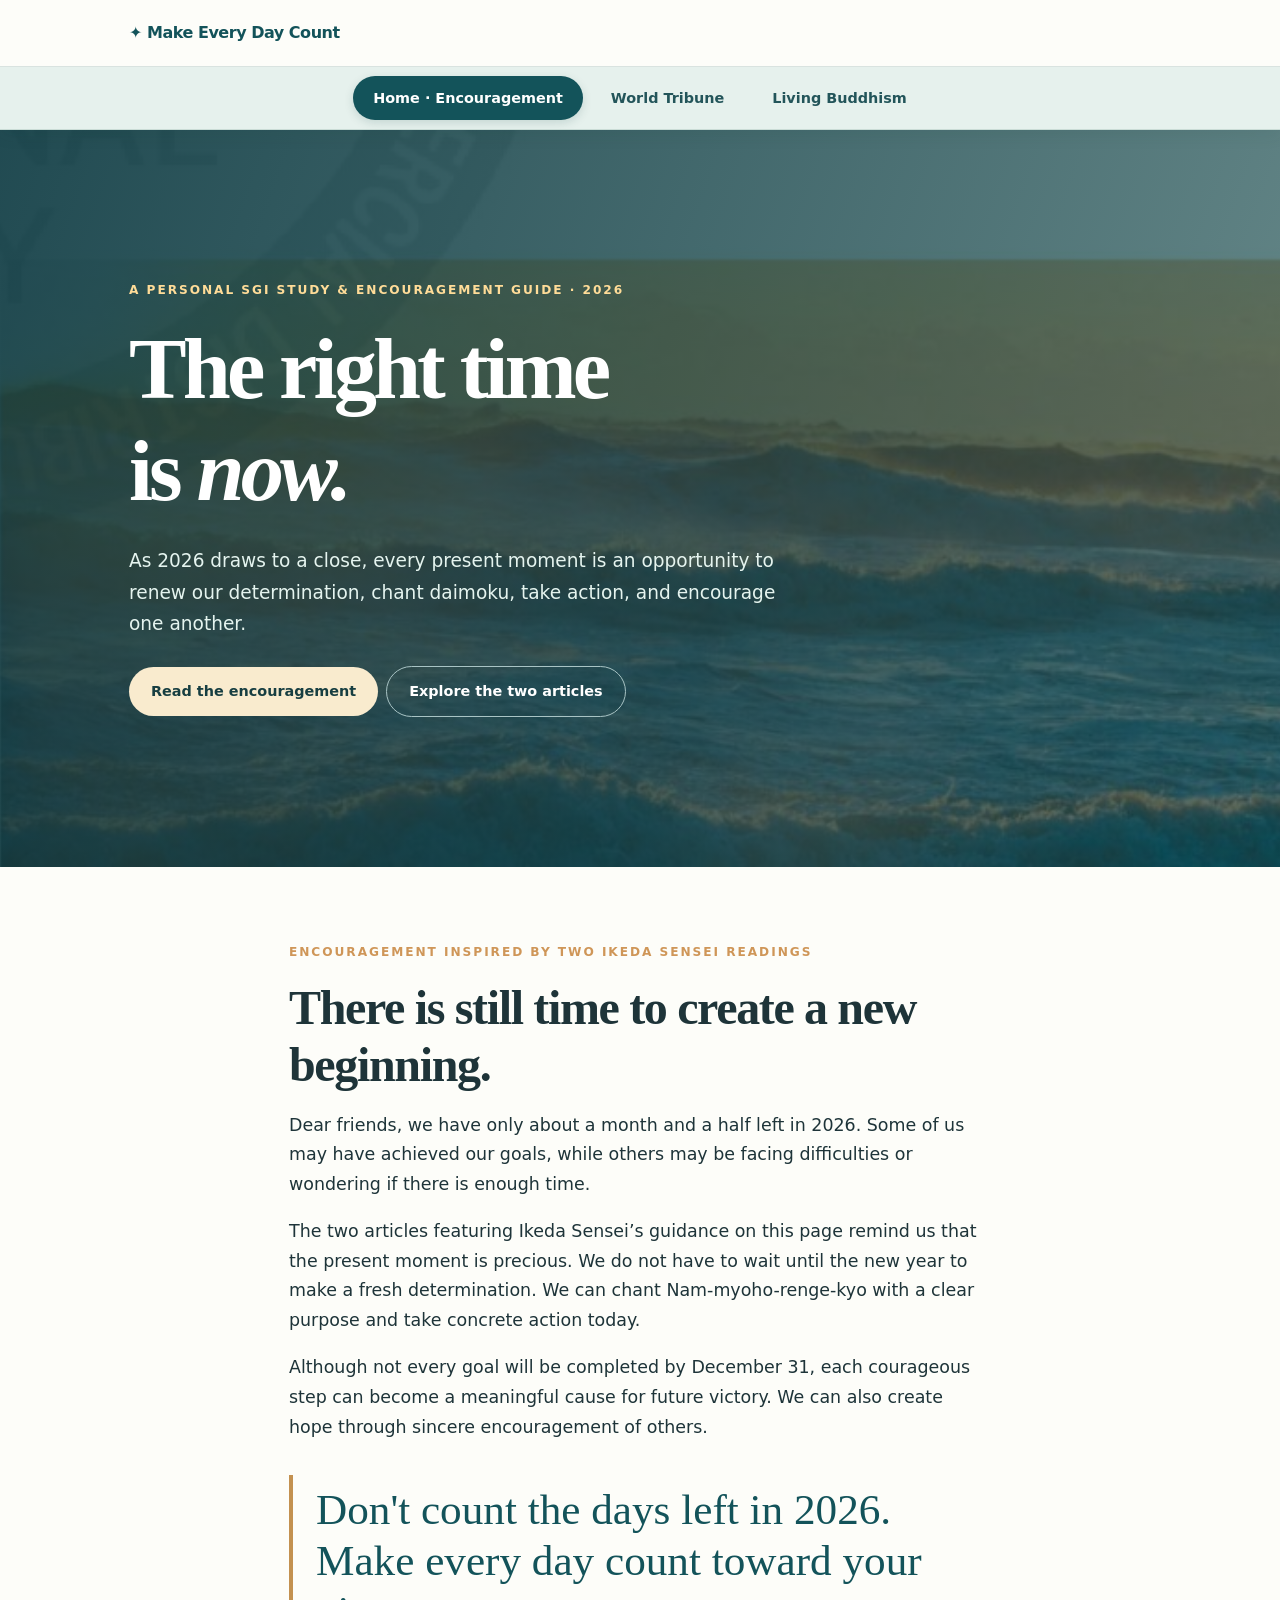
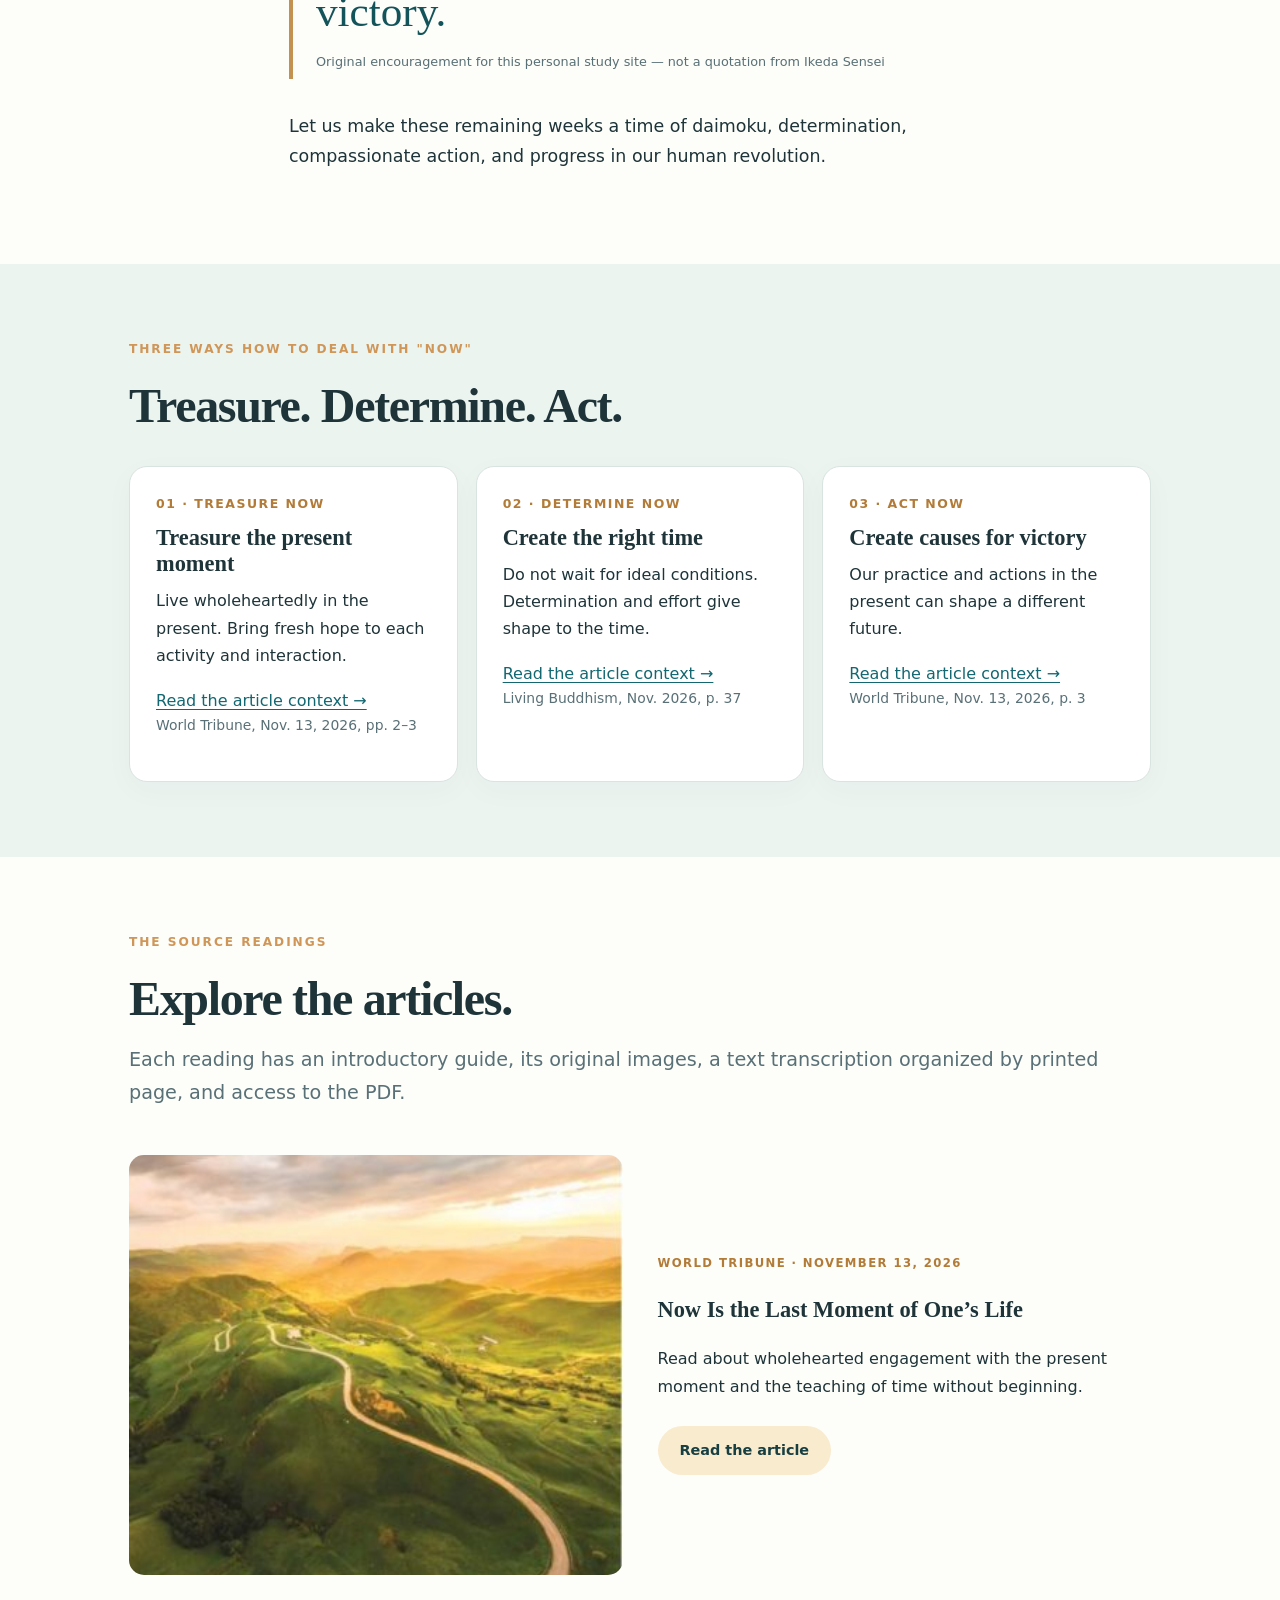
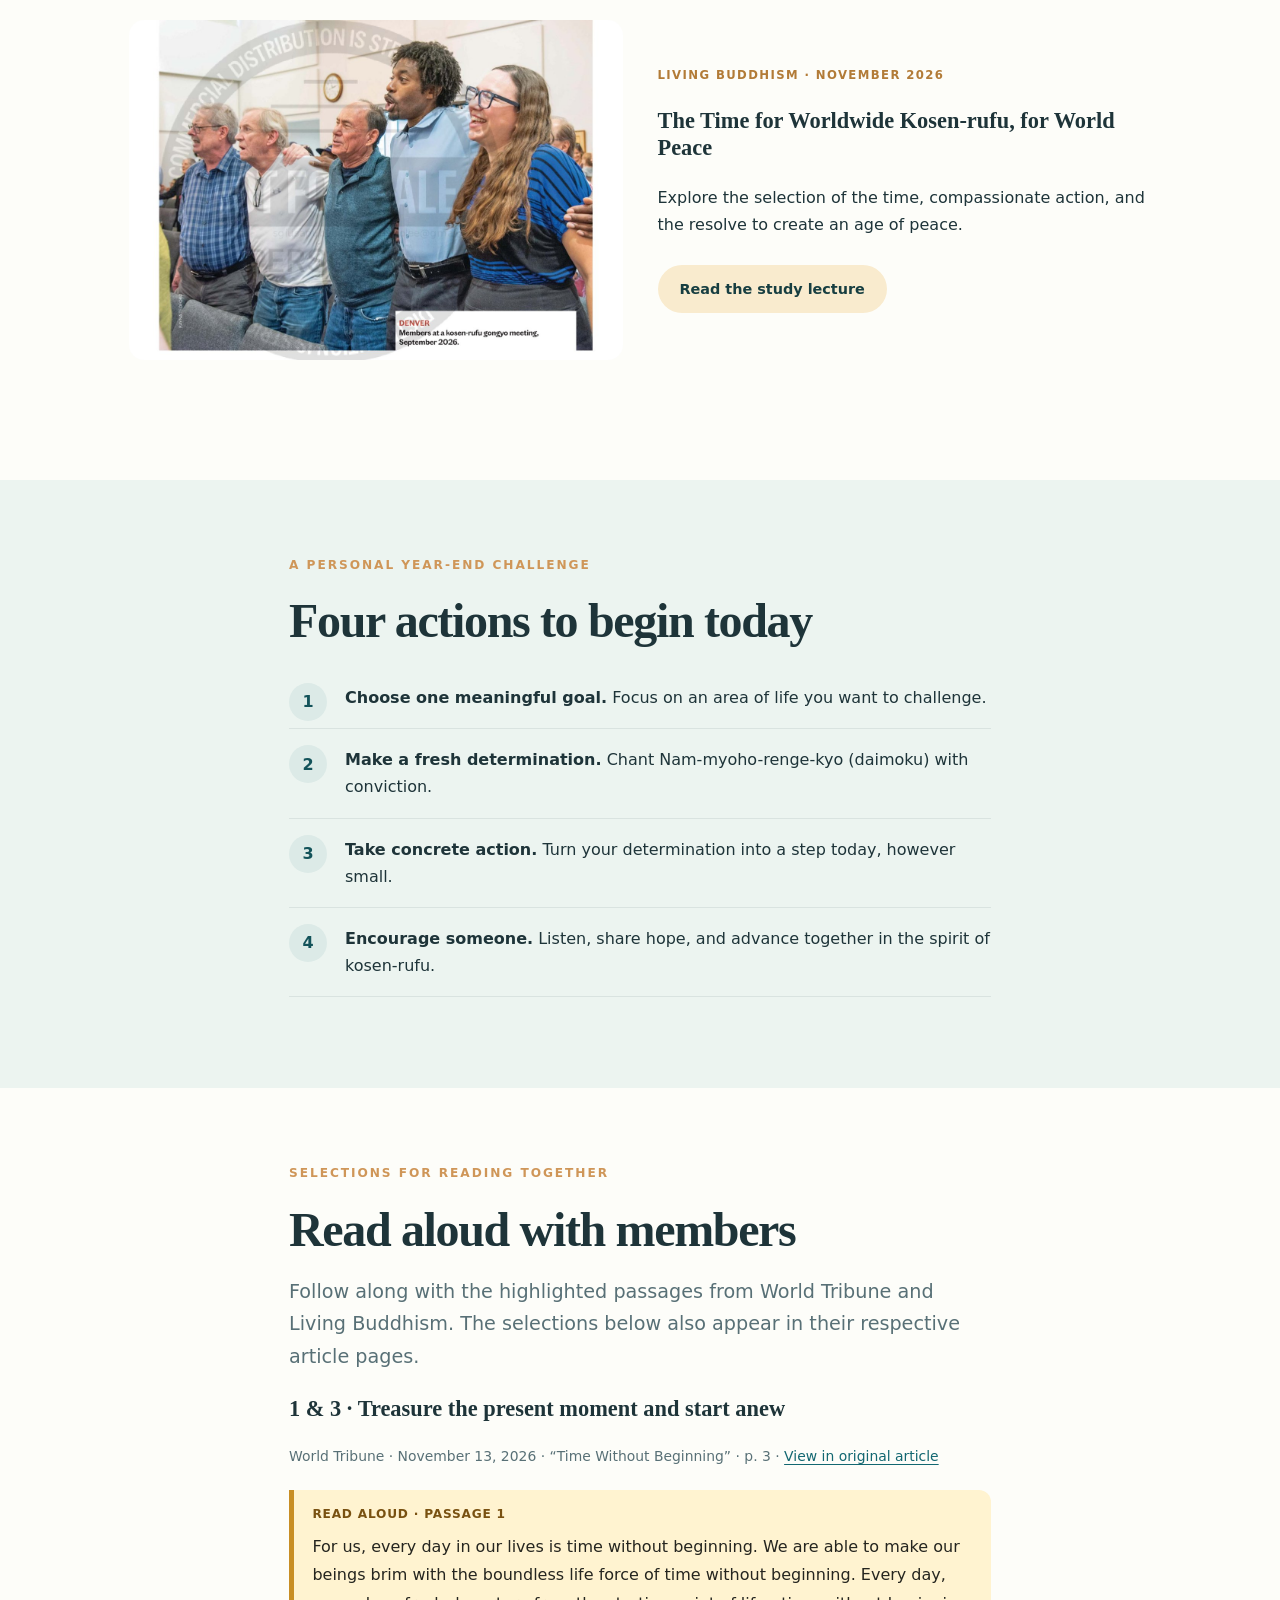
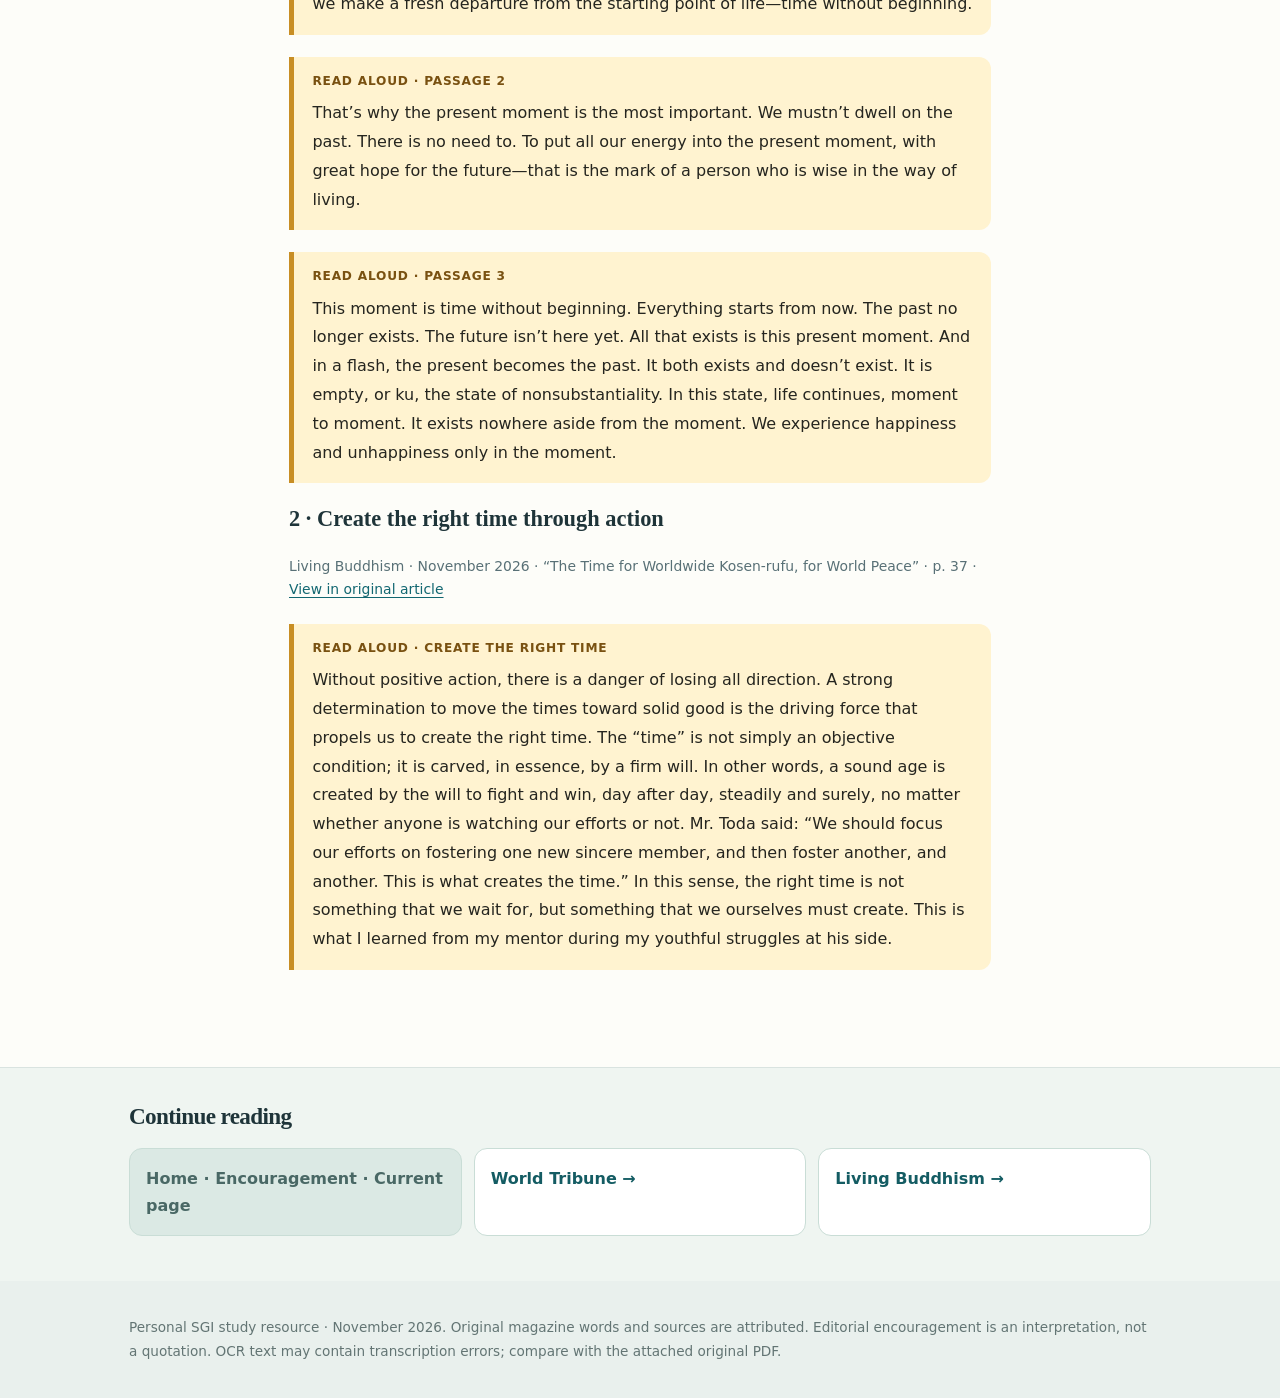
==== commit 943e216a: "index.html ver3." ====
--- a/index.html
+++ b/index.html
@@ -2,6 +2,6 @@
 
 <html lang="en"><head><meta charset="utf-8"/><meta content="width=device-width,initial-scale=1" name="viewport"/><meta content="#13535a" name="theme-color"/><meta content="Mobile reading and encouragement from SGI Nichiren Buddhist publications" name="description"/><title>Encouragement — Make Every Day Count</title><link href="assets/site.css" rel="stylesheet"/></head><body><header class="top"><div class="container bar"><a class="logo" href="index.html">✦ Make Every Day Count</a></div></header><nav aria-label="Navigate between the three pages" class="section-tabs"><a aria-current="page" href="index.html">Home · Encouragement</a><a href="tribune.html">World Tribune</a><a href="living.html">Living Buddhism</a></nav><section class="hero"><div class="container"><div class="kicker">A personal SGI study &amp; encouragement guide · 2026</div><h1>The right time<br/>is <em>now.</em></h1><p>As 2026 draws to a close, every present moment is an opportunity to renew our determination, chant daimoku, take action, and encourage one another.</p><a class="btn" href="#encourage">Read the encouragement</a><a class="btn outline" href="#articles">Explore the two articles</a></div></section>
 <section class="section" id="encourage"><div class="container narrow"><div class="kicker">Encouragement inspired by two Ikeda Sensei readings</div><h2>There is still time to create a new beginning.</h2><div class="story"><p>Dear friends, we have only about a month and a half left in 2026. Some of us may have achieved our goals, while others may be facing difficulties or wondering if there is enough time.</p><p>The two articles featuring Ikeda Sensei’s guidance on this page remind us that the present moment is precious. We do not have to wait until the new year to make a fresh determination. We can chant Nam-myoho-renge-kyo with a clear purpose and take concrete action today.</p><p>Although not every goal will be completed by December 31, each courageous step can become a meaningful cause for future victory. We can also create hope through sincere encouragement of others.</p><blockquote class="pull">Don't count the days left in 2026. Make every day count toward your victory.<span class="quotecredit">Original encouragement for this personal study site — not a quotation from Ikeda Sensei</span></blockquote><p>Let us make these remaining weeks a time of daimoku, determination, compassionate action, and progress in our human revolution.</p></div></div></section>
-<section class="section muted"><div class="container"><div class="kicker">Three connected messages</div><h2>Treasure. Determine. Act.</h2><div class="grid"><article class="tile"><div class="num">01 · TREASURE NOW</div><h3>Treasure the present moment</h3><p>Live wholeheartedly in the present. Bring fresh hope to each activity and interaction.</p><a href="tribune.html#present">Read the article context →</a><p class="small">World Tribune, Nov. 13, 2026, pp. 2–3</p></article><article class="tile"><div class="num">02 · DETERMINE NOW</div><h3>Create the right time</h3><p>Do not wait for ideal conditions. Determination and effort give shape to the time.</p><a href="living.html#right-time">Read the article context →</a><p class="small">Living Buddhism, Nov. 2026, p. 37</p></article><article class="tile"><div class="num">03 · ACT NOW</div><h3>Create causes for victory</h3><p>Our practice and actions in the present can shape a different future.</p><a href="tribune.html#beginning">Read the article context →</a><p class="small">World Tribune, Nov. 13, 2026, p. 3</p></article></div></div></section>
+<section class="section muted"><div class="container"><div class="kicker">Three ways how to deal with "Now" </div><h2>Treasure. Determine. Act.</h2><div class="grid"><article class="tile"><div class="num">01 · TREASURE NOW</div><h3>Treasure the present moment</h3><p>Live wholeheartedly in the present. Bring fresh hope to each activity and interaction.</p><a href="tribune.html#present">Read the article context →</a><p class="small">World Tribune, Nov. 13, 2026, pp. 2–3</p></article><article class="tile"><div class="num">02 · DETERMINE NOW</div><h3>Create the right time</h3><p>Do not wait for ideal conditions. Determination and effort give shape to the time.</p><a href="living.html#right-time">Read the article context →</a><p class="small">Living Buddhism, Nov. 2026, p. 37</p></article><article class="tile"><div class="num">03 · ACT NOW</div><h3>Create causes for victory</h3><p>Our practice and actions in the present can shape a different future.</p><a href="tribune.html#beginning">Read the article context →</a><p class="small">World Tribune, Nov. 13, 2026, p. 3</p></article></div></div></section>
 <section class="section" id="articles"><div class="container"><div class="kicker">The source readings</div><h2>Explore the articles.</h2><p class="lead">Each reading has an introductory guide, its original images, a text transcription organized by printed page, and access to the PDF.</p><div class="feature"><img alt="Green winding hills under warm sunlight" class="photo" src="assets/landscape.jpg"/><div><div class="label">World Tribune · November 13, 2026</div><h3>Now Is the Last Moment of One’s Life</h3><p>Read about wholehearted engagement with the present moment and the teaching of time without beginning.</p><a class="btn" href="tribune.html">Read the article</a></div></div><div class="feature"><img alt="SGI members smiling together in a meeting photo" class="photo" src="assets/community-denver.jpg"/><div><div class="label">Living Buddhism · November 2026</div><h3>The Time for Worldwide Kosen-rufu, for World Peace</h3><p>Explore the selection of the time, compassionate action, and the resolve to create an age of peace.</p><a class="btn" href="living.html">Read the study lecture</a></div></div></div></section>
-<section class="section muted"><div class="container narrow"><div class="kicker">A personal year-end challenge</div><h2>Four ways to begin today</h2><ol class="steps"><li><strong>Choose one meaningful goal.</strong> Focus on an area of life you want to challenge.</li><li><strong>Make a fresh determination.</strong> Chant Nam-myoho-renge-kyo (daimoku) with conviction.</li><li><strong>Take concrete action.</strong> Turn your determination into a step today, however small.</li><li><strong>Encourage someone.</strong> Listen, share hope, and advance together in the spirit of kosen-rufu.</li></ol></div></section><section class="section read-aloud-collection" id="group-read-aloud"><div class="container narrow"><div class="kicker">Selections for reading together</div><h2>Read aloud with members</h2><p class="lead">Follow along with the highlighted passages from World Tribune and Living Buddhism. The selections below also appear in their respective article pages.</p><h3>1 &amp; 3 · Treasure the present moment and start anew</h3><p class="small">World Tribune · November 13, 2026 · “Time Without Beginning” · p. 3 · <a href="tribune.html#beginning">View in original article</a></p><p class="read-aloud-highlight"><span class="read-aloud-label">Read aloud · Passage 1</span>For us, every day in our lives is time without beginning. We are able to make our beings brim with the boundless life force of time without beginning. Every day, we make a fresh departure from the starting point of life—time without beginning.</p><p class="read-aloud-highlight"><span class="read-aloud-label">Read aloud · Passage 2</span>That’s why the present moment is the most important. We mustn’t dwell on the past. There is no need to. To put all our energy into the present moment, with great hope for the future—that is the mark of a person who is wise in the way of living.</p><p class="read-aloud-highlight"><span class="read-aloud-label">Read aloud · Passage 3</span>This moment is time without beginning. Everything starts from now. The past no longer exists. The future isn’t here yet. All that exists is this present moment. And in a flash, the present becomes the past. It both exists and doesn’t exist. It is empty, or ku, the state of nonsubstantiality. In this state, life continues, moment to moment. It exists nowhere aside from the moment. We experience happiness and unhappiness only in the moment.</p><h3>2 · Create the right time through action</h3><p class="small">Living Buddhism · November 2026 · “The Time for Worldwide Kosen-rufu, for World Peace” · p. 37 · <a href="living.html#read-aloud-right-time">View in original article</a></p><p class="read-aloud-highlight" id="read-aloud-right-time"><span class="read-aloud-label">Read aloud · Create the right time</span>Without positive action, there is a danger of losing all direction. A strong determination to move the times toward solid good is the driving force that propels us to create the right time. The “time” is not simply an objective condition; it is carved, in essence, by a firm will. In other words, a sound age is created by the will to fight and win, day after day, steadily and surely, no matter whether anyone is watching our efforts or not. Mr. Toda said: “We should focus our efforts on fostering one new sincere member, and then foster another, and another. This is what creates the time.” In this sense, the right time is not something that we wait for, but something that we ourselves must create. This is what I learned from my mentor during my youthful struggles at his side.</p></div></section><nav aria-label="Continue to another section" class="bottom-navigation"><div class="container"><h2>Continue reading</h2><div class="page-links"><a aria-current="page" href="index.html">Home · Encouragement · Current page</a><a href="tribune.html">World Tribune →</a><a href="living.html">Living Buddhism →</a></div></div></nav><footer><div class="container">Personal SGI study resource · November 2026. Original magazine words and sources are attributed. Editorial encouragement is an interpretation, not a quotation. OCR text may contain transcription errors; compare with the attached original PDF.</div></footer></body></html>+<section class="section muted"><div class="container narrow"><div class="kicker">A personal year-end challenge</div><h2>Four actions to begin today</h2><ol class="steps"><li><strong>Choose one meaningful goal.</strong> Focus on an area of life you want to challenge.</li><li><strong>Make a fresh determination.</strong> Chant Nam-myoho-renge-kyo (daimoku) with conviction.</li><li><strong>Take concrete action.</strong> Turn your determination into a step today, however small.</li><li><strong>Encourage someone.</strong> Listen, share hope, and advance together in the spirit of kosen-rufu.</li></ol></div></section><section class="section read-aloud-collection" id="group-read-aloud"><div class="container narrow"><div class="kicker">Selections for reading together</div><h2>Read aloud with members</h2><p class="lead">Follow along with the highlighted passages from World Tribune and Living Buddhism. The selections below also appear in their respective article pages.</p><h3>1 &amp; 3 · Treasure the present moment and start anew</h3><p class="small">World Tribune · November 13, 2026 · “Time Without Beginning” · p. 3 · <a href="tribune.html#beginning">View in original article</a></p><p class="read-aloud-highlight"><span class="read-aloud-label">Read aloud · Passage 1</span>For us, every day in our lives is time without beginning. We are able to make our beings brim with the boundless life force of time without beginning. Every day, we make a fresh departure from the starting point of life—time without beginning.</p><p class="read-aloud-highlight"><span class="read-aloud-label">Read aloud · Passage 2</span>That’s why the present moment is the most important. We mustn’t dwell on the past. There is no need to. To put all our energy into the present moment, with great hope for the future—that is the mark of a person who is wise in the way of living.</p><p class="read-aloud-highlight"><span class="read-aloud-label">Read aloud · Passage 3</span>This moment is time without beginning. Everything starts from now. The past no longer exists. The future isn’t here yet. All that exists is this present moment. And in a flash, the present becomes the past. It both exists and doesn’t exist. It is empty, or ku, the state of nonsubstantiality. In this state, life continues, moment to moment. It exists nowhere aside from the moment. We experience happiness and unhappiness only in the moment.</p><h3>2 · Create the right time through action</h3><p class="small">Living Buddhism · November 2026 · “The Time for Worldwide Kosen-rufu, for World Peace” · p. 37 · <a href="living.html#read-aloud-right-time">View in original article</a></p><p class="read-aloud-highlight" id="read-aloud-right-time"><span class="read-aloud-label">Read aloud · Create the right time</span>Without positive action, there is a danger of losing all direction. A strong determination to move the times toward solid good is the driving force that propels us to create the right time. The “time” is not simply an objective condition; it is carved, in essence, by a firm will. In other words, a sound age is created by the will to fight and win, day after day, steadily and surely, no matter whether anyone is watching our efforts or not. Mr. Toda said: “We should focus our efforts on fostering one new sincere member, and then foster another, and another. This is what creates the time.” In this sense, the right time is not something that we wait for, but something that we ourselves must create. This is what I learned from my mentor during my youthful struggles at his side.</p></div></section><nav aria-label="Continue to another section" class="bottom-navigation"><div class="container"><h2>Continue reading</h2><div class="page-links"><a aria-current="page" href="index.html">Home · Encouragement · Current page</a><a href="tribune.html">World Tribune →</a><a href="living.html">Living Buddhism →</a></div></div></nav><footer><div class="container">Personal SGI study resource · November 2026. Original magazine words and sources are attributed. Editorial encouragement is an interpretation, not a quotation. OCR text may contain transcription errors; compare with the attached original PDF.</div></footer></body></html>
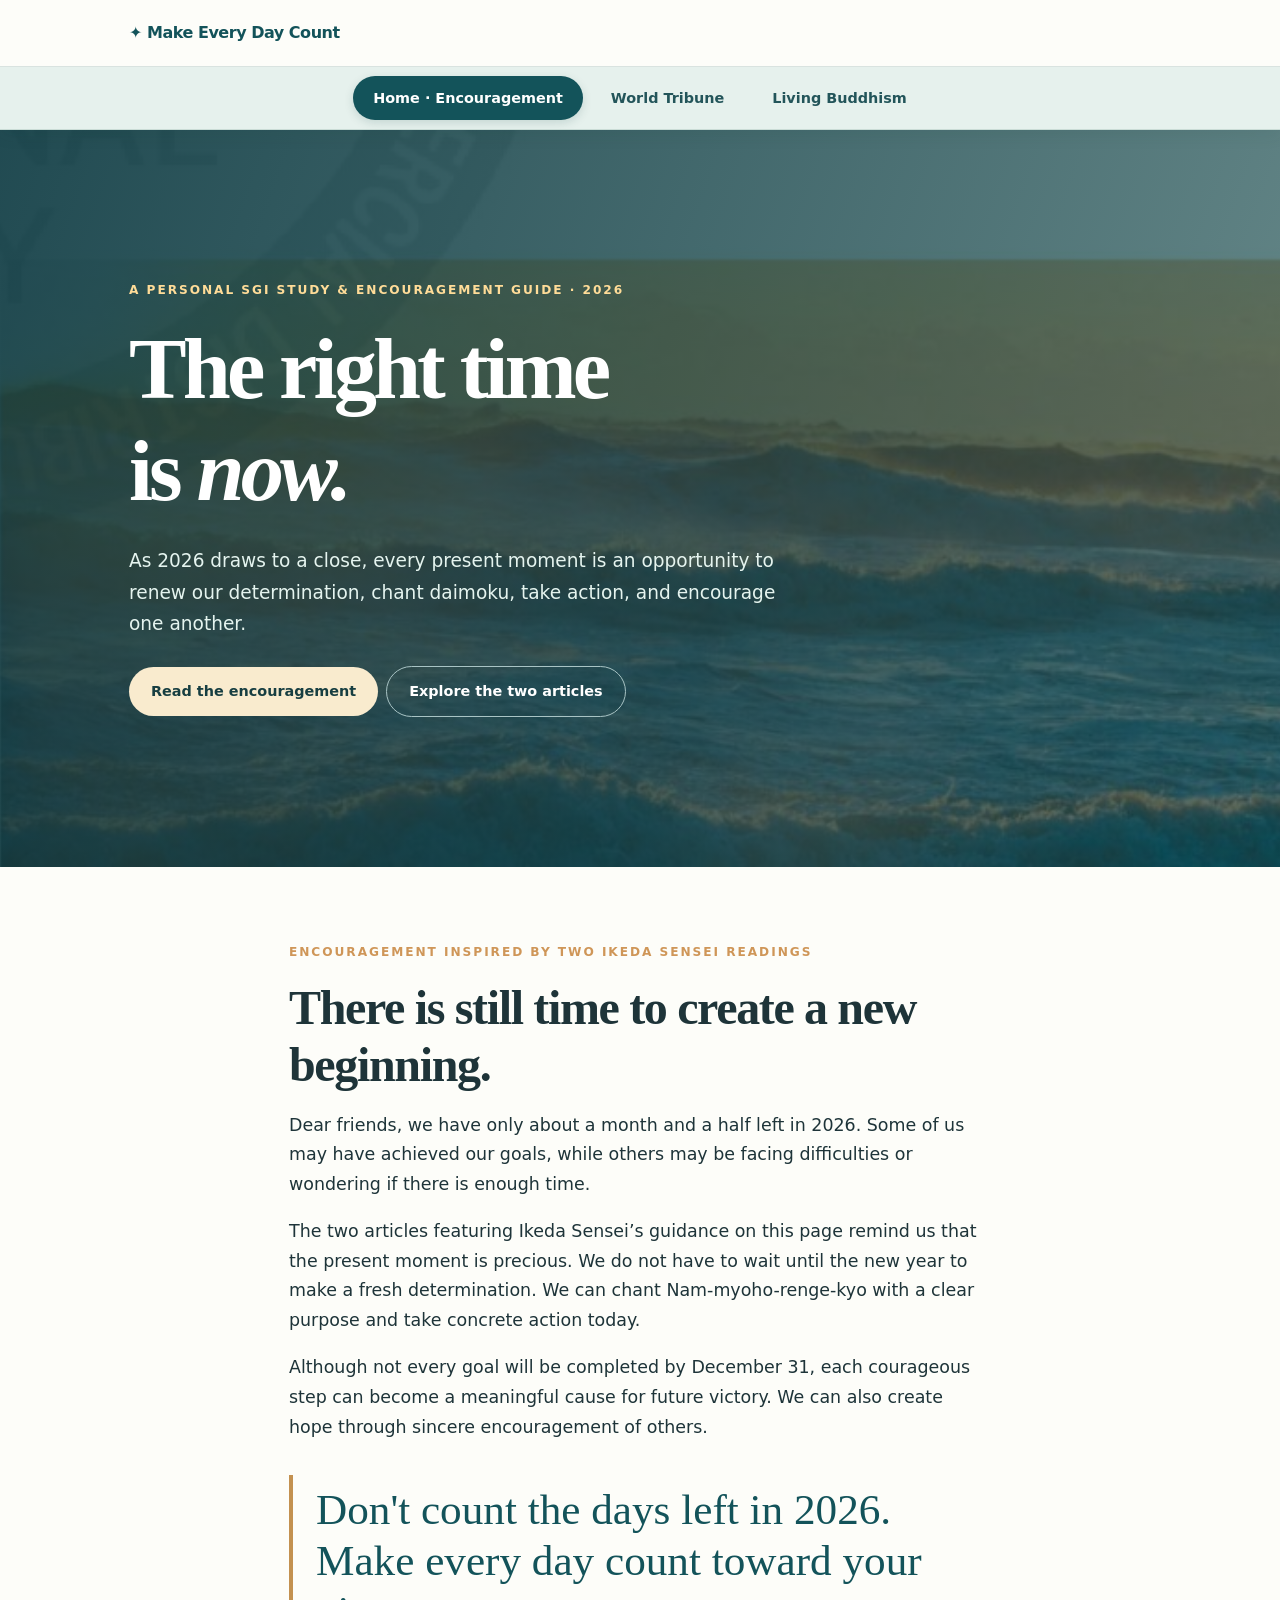
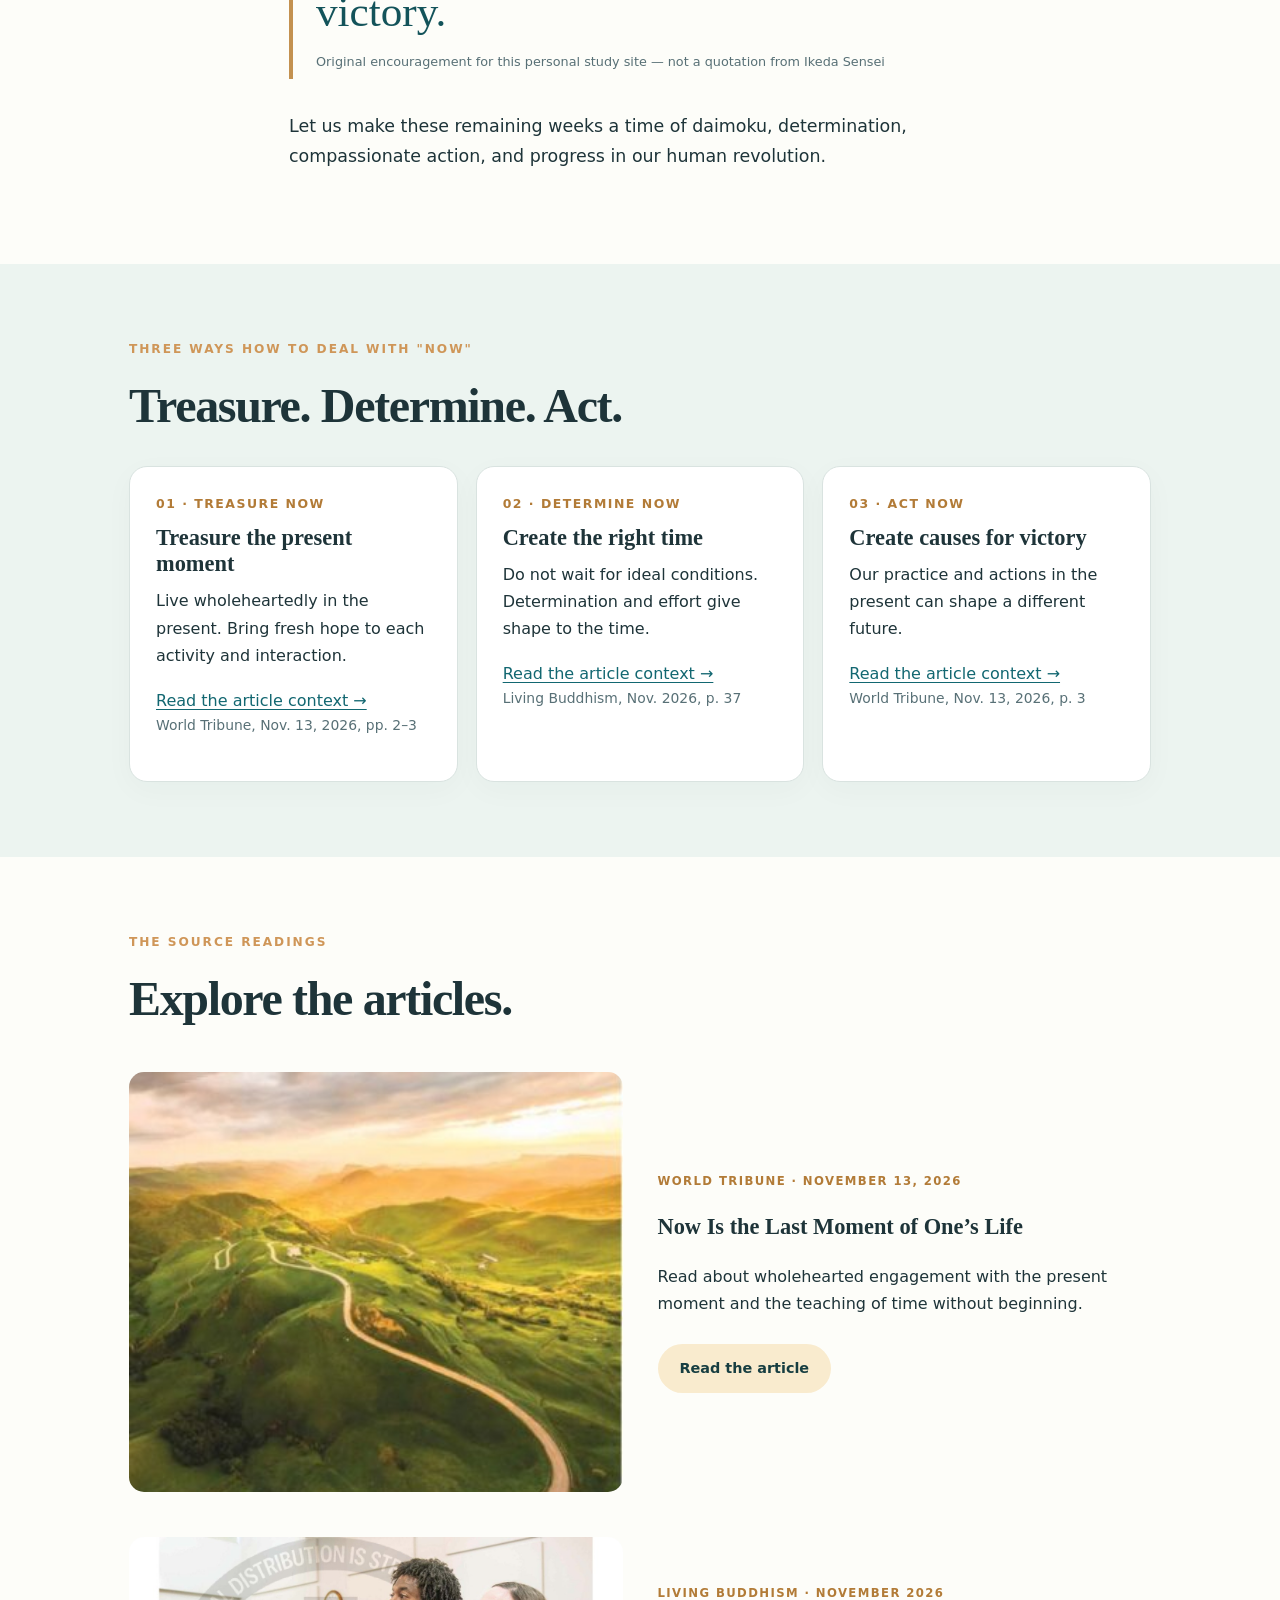
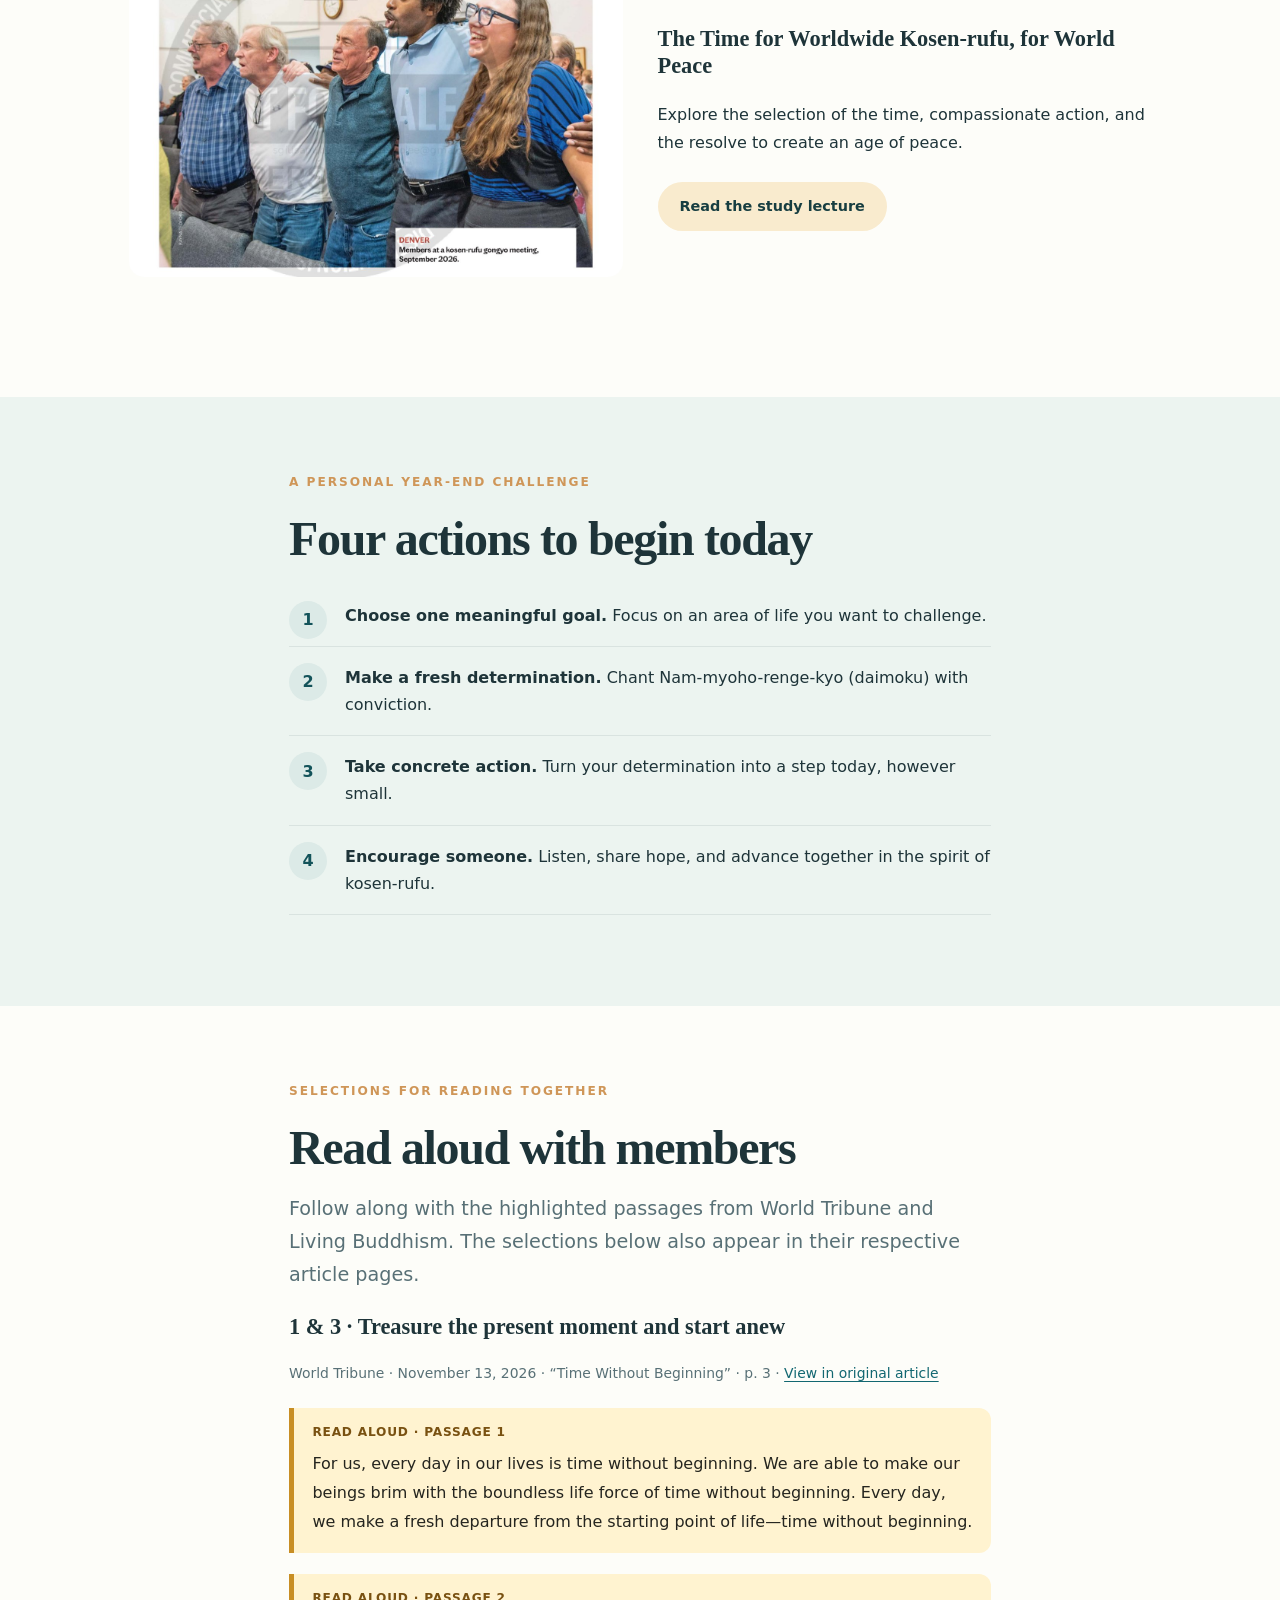
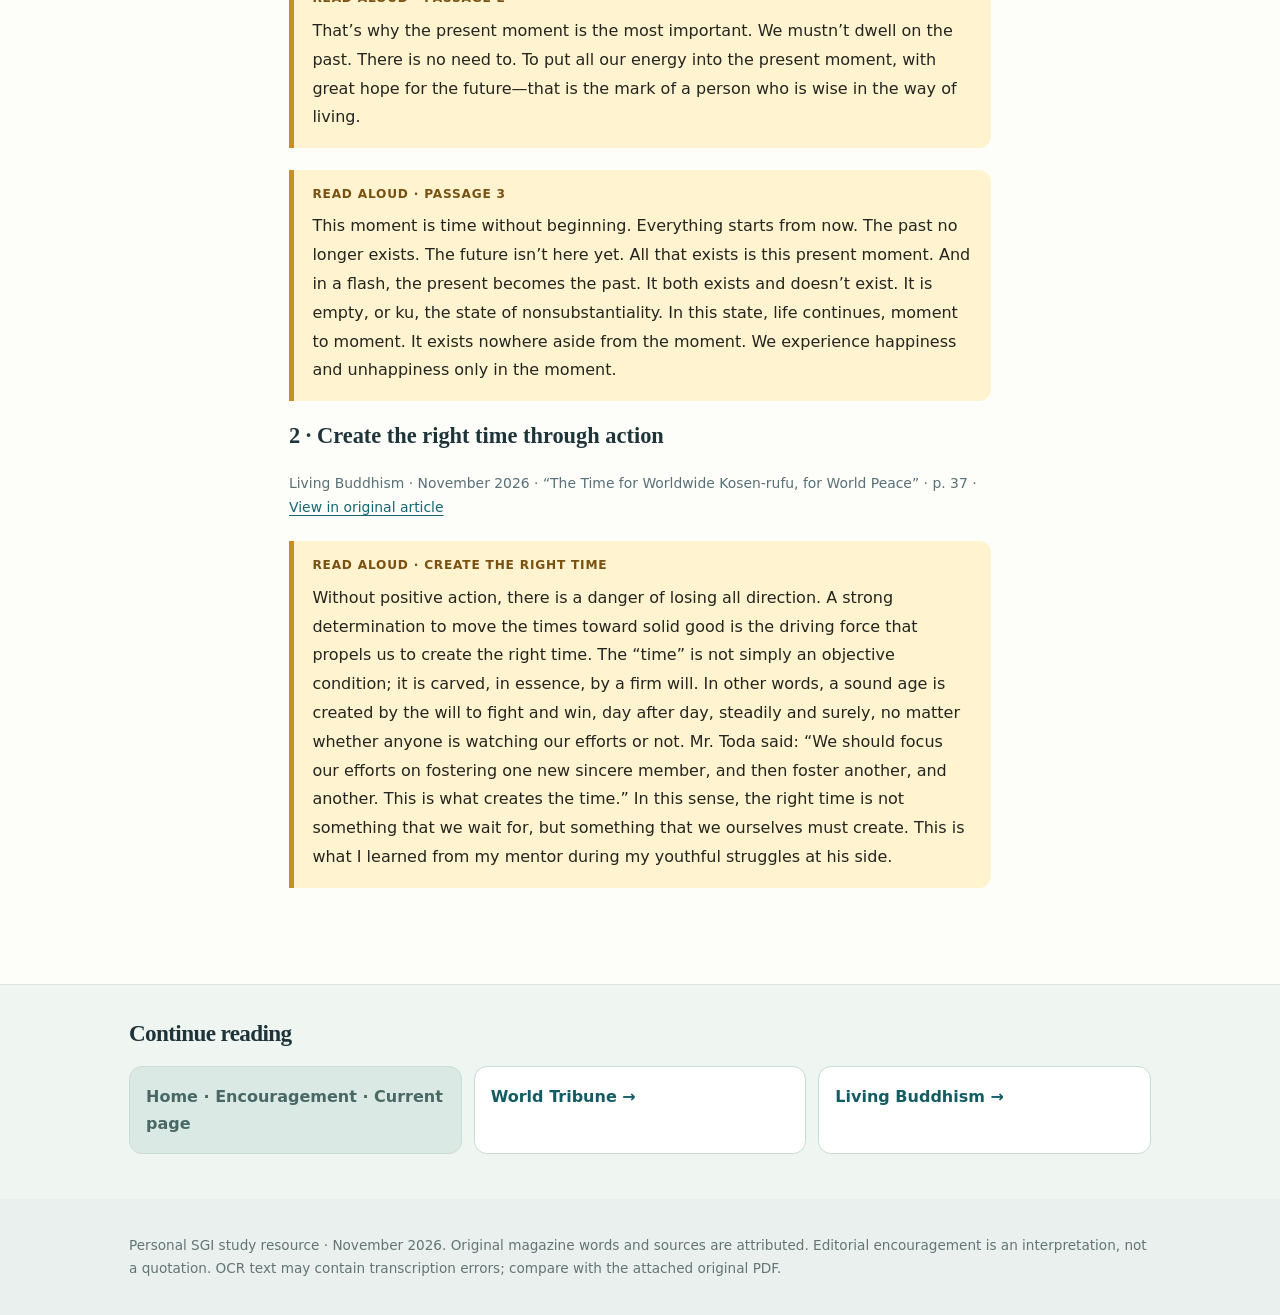
==== commit e4006de2: "index.html ver4" ====
--- a/index.html
+++ b/index.html
@@ -3,5 +3,5 @@
 <html lang="en"><head><meta charset="utf-8"/><meta content="width=device-width,initial-scale=1" name="viewport"/><meta content="#13535a" name="theme-color"/><meta content="Mobile reading and encouragement from SGI Nichiren Buddhist publications" name="description"/><title>Encouragement — Make Every Day Count</title><link href="assets/site.css" rel="stylesheet"/></head><body><header class="top"><div class="container bar"><a class="logo" href="index.html">✦ Make Every Day Count</a></div></header><nav aria-label="Navigate between the three pages" class="section-tabs"><a aria-current="page" href="index.html">Home · Encouragement</a><a href="tribune.html">World Tribune</a><a href="living.html">Living Buddhism</a></nav><section class="hero"><div class="container"><div class="kicker">A personal SGI study &amp; encouragement guide · 2026</div><h1>The right time<br/>is <em>now.</em></h1><p>As 2026 draws to a close, every present moment is an opportunity to renew our determination, chant daimoku, take action, and encourage one another.</p><a class="btn" href="#encourage">Read the encouragement</a><a class="btn outline" href="#articles">Explore the two articles</a></div></section>
 <section class="section" id="encourage"><div class="container narrow"><div class="kicker">Encouragement inspired by two Ikeda Sensei readings</div><h2>There is still time to create a new beginning.</h2><div class="story"><p>Dear friends, we have only about a month and a half left in 2026. Some of us may have achieved our goals, while others may be facing difficulties or wondering if there is enough time.</p><p>The two articles featuring Ikeda Sensei’s guidance on this page remind us that the present moment is precious. We do not have to wait until the new year to make a fresh determination. We can chant Nam-myoho-renge-kyo with a clear purpose and take concrete action today.</p><p>Although not every goal will be completed by December 31, each courageous step can become a meaningful cause for future victory. We can also create hope through sincere encouragement of others.</p><blockquote class="pull">Don't count the days left in 2026. Make every day count toward your victory.<span class="quotecredit">Original encouragement for this personal study site — not a quotation from Ikeda Sensei</span></blockquote><p>Let us make these remaining weeks a time of daimoku, determination, compassionate action, and progress in our human revolution.</p></div></div></section>
 <section class="section muted"><div class="container"><div class="kicker">Three ways how to deal with "Now" </div><h2>Treasure. Determine. Act.</h2><div class="grid"><article class="tile"><div class="num">01 · TREASURE NOW</div><h3>Treasure the present moment</h3><p>Live wholeheartedly in the present. Bring fresh hope to each activity and interaction.</p><a href="tribune.html#present">Read the article context →</a><p class="small">World Tribune, Nov. 13, 2026, pp. 2–3</p></article><article class="tile"><div class="num">02 · DETERMINE NOW</div><h3>Create the right time</h3><p>Do not wait for ideal conditions. Determination and effort give shape to the time.</p><a href="living.html#right-time">Read the article context →</a><p class="small">Living Buddhism, Nov. 2026, p. 37</p></article><article class="tile"><div class="num">03 · ACT NOW</div><h3>Create causes for victory</h3><p>Our practice and actions in the present can shape a different future.</p><a href="tribune.html#beginning">Read the article context →</a><p class="small">World Tribune, Nov. 13, 2026, p. 3</p></article></div></div></section>
-<section class="section" id="articles"><div class="container"><div class="kicker">The source readings</div><h2>Explore the articles.</h2><p class="lead">Each reading has an introductory guide, its original images, a text transcription organized by printed page, and access to the PDF.</p><div class="feature"><img alt="Green winding hills under warm sunlight" class="photo" src="assets/landscape.jpg"/><div><div class="label">World Tribune · November 13, 2026</div><h3>Now Is the Last Moment of One’s Life</h3><p>Read about wholehearted engagement with the present moment and the teaching of time without beginning.</p><a class="btn" href="tribune.html">Read the article</a></div></div><div class="feature"><img alt="SGI members smiling together in a meeting photo" class="photo" src="assets/community-denver.jpg"/><div><div class="label">Living Buddhism · November 2026</div><h3>The Time for Worldwide Kosen-rufu, for World Peace</h3><p>Explore the selection of the time, compassionate action, and the resolve to create an age of peace.</p><a class="btn" href="living.html">Read the study lecture</a></div></div></div></section>
+<section class="section" id="articles"><div class="container"><div class="kicker">The source readings</div><h2>Explore the articles.</h2><div class="feature"><img alt="Green winding hills under warm sunlight" class="photo" src="assets/landscape.jpg"/><div><div class="label">World Tribune · November 13, 2026</div><h3>Now Is the Last Moment of One’s Life</h3><p>Read about wholehearted engagement with the present moment and the teaching of time without beginning.</p><a class="btn" href="tribune.html">Read the article</a></div></div><div class="feature"><img alt="SGI members smiling together in a meeting photo" class="photo" src="assets/community-denver.jpg"/><div><div class="label">Living Buddhism · November 2026</div><h3>The Time for Worldwide Kosen-rufu, for World Peace</h3><p>Explore the selection of the time, compassionate action, and the resolve to create an age of peace.</p><a class="btn" href="living.html">Read the study lecture</a></div></div></div></section>
 <section class="section muted"><div class="container narrow"><div class="kicker">A personal year-end challenge</div><h2>Four actions to begin today</h2><ol class="steps"><li><strong>Choose one meaningful goal.</strong> Focus on an area of life you want to challenge.</li><li><strong>Make a fresh determination.</strong> Chant Nam-myoho-renge-kyo (daimoku) with conviction.</li><li><strong>Take concrete action.</strong> Turn your determination into a step today, however small.</li><li><strong>Encourage someone.</strong> Listen, share hope, and advance together in the spirit of kosen-rufu.</li></ol></div></section><section class="section read-aloud-collection" id="group-read-aloud"><div class="container narrow"><div class="kicker">Selections for reading together</div><h2>Read aloud with members</h2><p class="lead">Follow along with the highlighted passages from World Tribune and Living Buddhism. The selections below also appear in their respective article pages.</p><h3>1 &amp; 3 · Treasure the present moment and start anew</h3><p class="small">World Tribune · November 13, 2026 · “Time Without Beginning” · p. 3 · <a href="tribune.html#beginning">View in original article</a></p><p class="read-aloud-highlight"><span class="read-aloud-label">Read aloud · Passage 1</span>For us, every day in our lives is time without beginning. We are able to make our beings brim with the boundless life force of time without beginning. Every day, we make a fresh departure from the starting point of life—time without beginning.</p><p class="read-aloud-highlight"><span class="read-aloud-label">Read aloud · Passage 2</span>That’s why the present moment is the most important. We mustn’t dwell on the past. There is no need to. To put all our energy into the present moment, with great hope for the future—that is the mark of a person who is wise in the way of living.</p><p class="read-aloud-highlight"><span class="read-aloud-label">Read aloud · Passage 3</span>This moment is time without beginning. Everything starts from now. The past no longer exists. The future isn’t here yet. All that exists is this present moment. And in a flash, the present becomes the past. It both exists and doesn’t exist. It is empty, or ku, the state of nonsubstantiality. In this state, life continues, moment to moment. It exists nowhere aside from the moment. We experience happiness and unhappiness only in the moment.</p><h3>2 · Create the right time through action</h3><p class="small">Living Buddhism · November 2026 · “The Time for Worldwide Kosen-rufu, for World Peace” · p. 37 · <a href="living.html#read-aloud-right-time">View in original article</a></p><p class="read-aloud-highlight" id="read-aloud-right-time"><span class="read-aloud-label">Read aloud · Create the right time</span>Without positive action, there is a danger of losing all direction. A strong determination to move the times toward solid good is the driving force that propels us to create the right time. The “time” is not simply an objective condition; it is carved, in essence, by a firm will. In other words, a sound age is created by the will to fight and win, day after day, steadily and surely, no matter whether anyone is watching our efforts or not. Mr. Toda said: “We should focus our efforts on fostering one new sincere member, and then foster another, and another. This is what creates the time.” In this sense, the right time is not something that we wait for, but something that we ourselves must create. This is what I learned from my mentor during my youthful struggles at his side.</p></div></section><nav aria-label="Continue to another section" class="bottom-navigation"><div class="container"><h2>Continue reading</h2><div class="page-links"><a aria-current="page" href="index.html">Home · Encouragement · Current page</a><a href="tribune.html">World Tribune →</a><a href="living.html">Living Buddhism →</a></div></div></nav><footer><div class="container">Personal SGI study resource · November 2026. Original magazine words and sources are attributed. Editorial encouragement is an interpretation, not a quotation. OCR text may contain transcription errors; compare with the attached original PDF.</div></footer></body></html>
